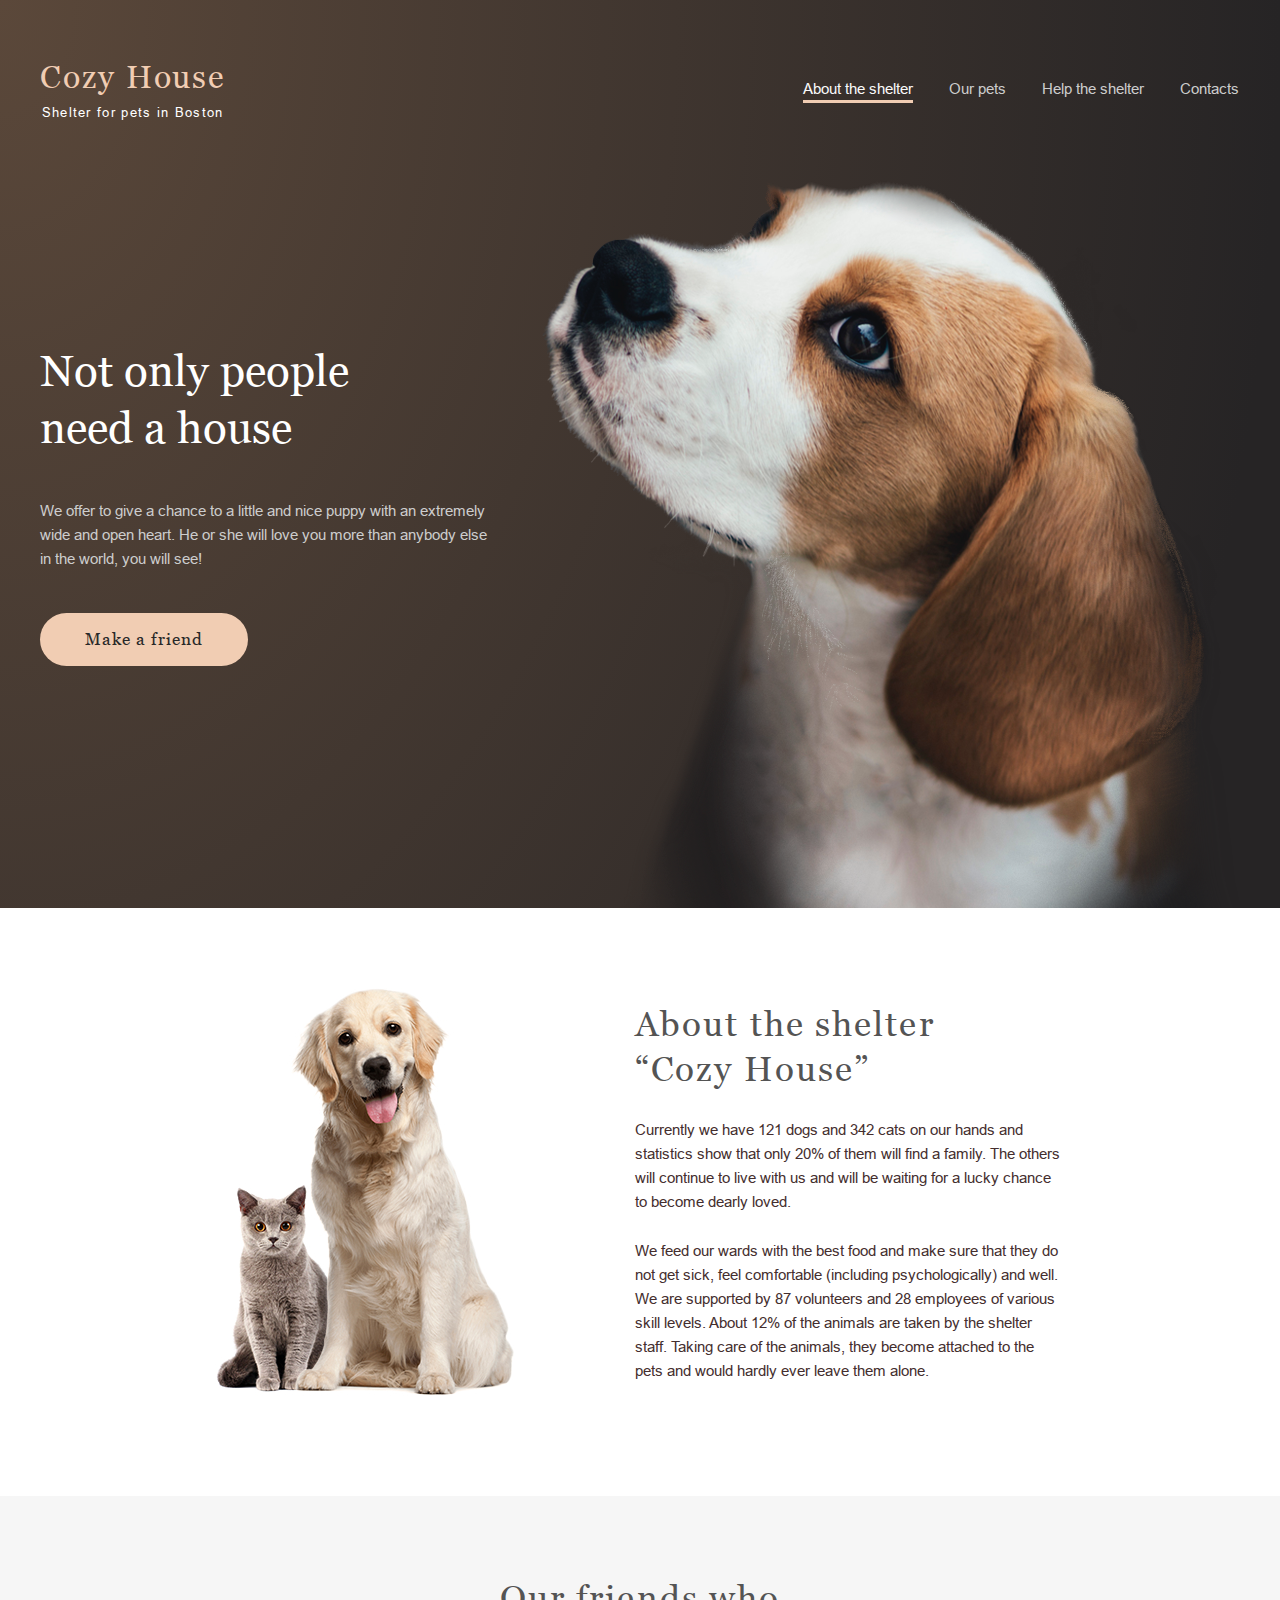
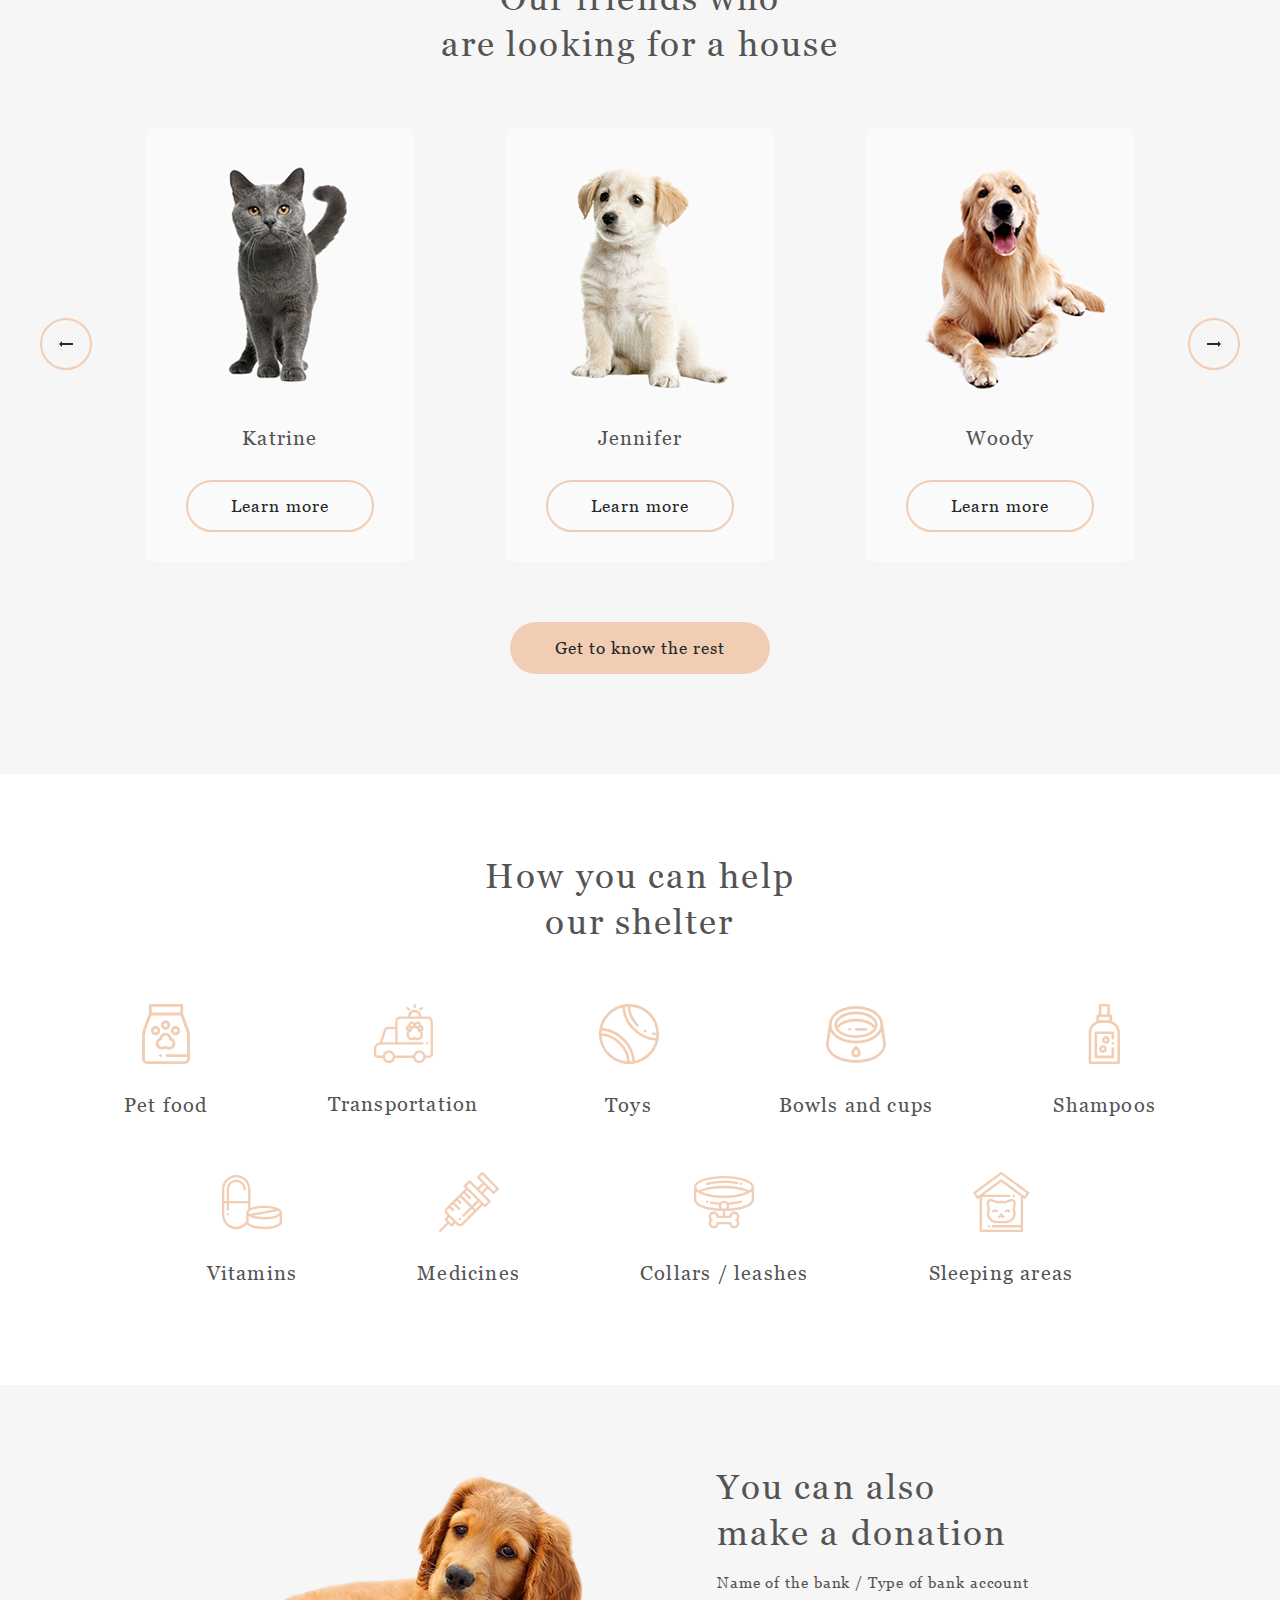
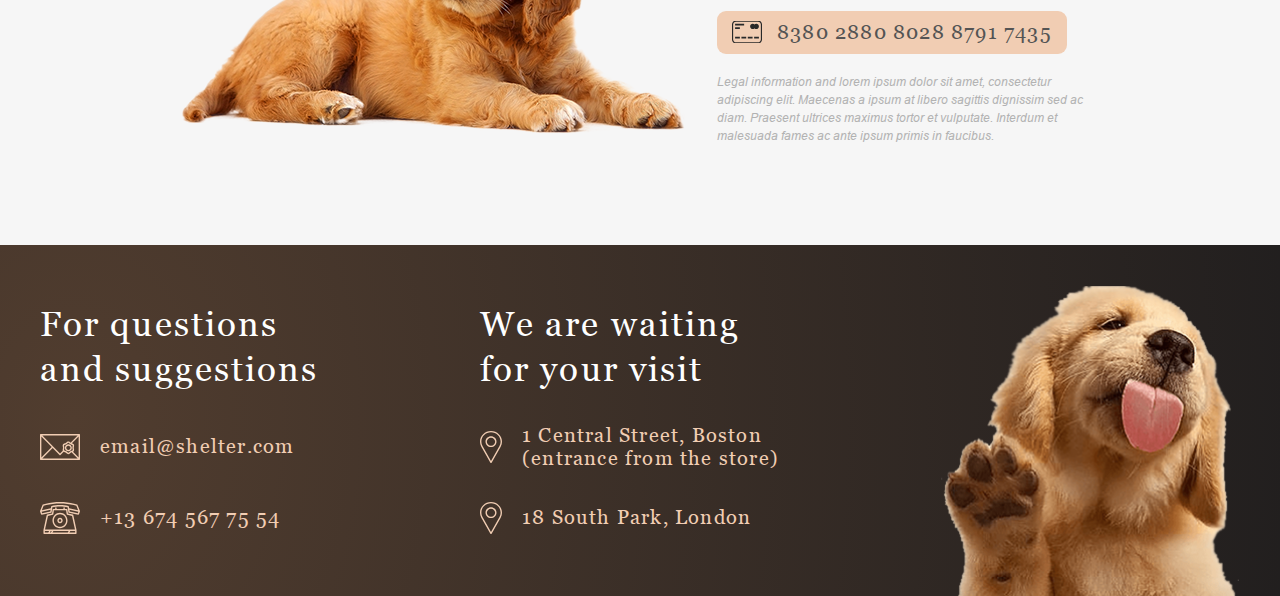
==== shelter/pages/index.html @ ca1dcd99 "fix: change main.html to index.html" ====
<!DOCTYPE html>
<html lang="ru">
<head>
    <meta charset="UTF-8">
    <meta http-equiv="X-UA-Compatible" content="IE=edge">
    <meta name="viewport" content="width=device-width, initial-scale=1.0">
    <title>Shelter - Home</title>
    <link rel="stylesheet" href="../assets/css/normalize.css">
    <link rel="stylesheet" href="../assets/css/style.css">
</head>
<body class="mainpage">
    <div class="top-bg">
        <div class="container">
            <header>
                <div class="logo">
                    <a href="#">
                    <h1 class="logo__title">Cozy House</h1>
                    <p class="logo__subtitle">Shelter for pets in Boston</p>
                    </a>
                </div>
                <nav class="topmenu">
                    <ul>
                        <li class="topmenu__item topmenu__item_active"><a href="">About the shelter</a></li>
                        <li class="topmenu__item"><a href="pets.html">Our pets</a></li>
                        <li class="topmenu__item"><a href="#help">Help the shelter</a></li>
                        <li class="topmenu__item"><a href="#footer">Contacts</a></li>
                    </ul>
                </nav>
            </header>
            <div class="welcome">
                <div class="welcome__text">
                    <h2>Not only people need a house</h2>
                    <p>We offer to give a chance to a little and nice puppy with an extremely wide and open heart. He or she will love you more than anybody else in the world, you will see!</p>
                    <a class="btn" href="#ourfriends">Make a friend</a>
                </div>
                <div class="welcome__img">
                    <img src="../assets/images/welcome.png" alt="">
                </div>
            </div>
        </div>
    </div>
    
 
    <main>
        <div class="container">
            <div class="about">
                <div class="about__img">
                    <img src="../assets/images/about-pets.jpg" alt="">
                </div>
                <div class="about__text">
                    <h3>About the shelter<br>&#8220;Cozy House&#8221;</h3>
                    <p>Currently we have 121 dogs and 342 cats on our hands and statistics show that only 20% of them will find a family. The others will continue to live with us and will be waiting for a lucky chance to become dearly loved.</p>
                    <p>We feed our wards with the best food and make sure that they do not get sick, feel comfortable (including psychologically) and well. We are supported by 87 volunteers and 28 employees of various skill levels. About 12% of the animals are taken by the shelter staff. Taking care of the animals, they become attached to the pets and would hardly ever leave them alone.</p>
                </div>
            </div>
        </div>

        <div class="pets" id="ourfriends">
            <div class="container">
                <h3>Our friends who<br>are looking for a house</h3>
                <div class="pets__list__wrap">
                    <div class="pets__list pets__list_carousel">
                        <div class="pets__list__item">
                            <div class="pets__list__item__img">
                                <img src="../assets/images/pets-katrine.jpg" alt="">
                            </div>
                            <div class="pets__list__item__text">
                                <p>Katrine</p>
                                <a class="btn-empty">Learn more</a>
                            </div>
                        </div>
                        <div class="pets__list__item">
                            <div class="pets__list__item__img">
                                <img src="../assets/images/pets-jennifer.jpg" alt="">
                            </div>
                            <div class="pets__list__item__text">
                                <p>Jennifer</p>
                                <a class="btn-empty">Learn more</a>
                            </div>
                        </div>
                        <div class="pets__list__item">
                            <div class="pets__list__item__img">
                                <img src="../assets/images/pets-woody.jpg" alt="">
                            </div>
                            <div class="pets__list__item__text">
                                <p>Woody</p>
                                <a class="btn-empty">Learn more</a>
                            </div>
                        </div>
                    </div>
                    <div class="pets__list__nav">
                        <a class="pets__list__arrow pets__list__arrow_left"></a>
                        <a class="pets__list__arrow "></a>
                    </div>
                </div>
                <a class="btn" href="pets.html">Get to know the rest</a>
            </div>
        </div>
        <div class="container">
            <div id="help" class="canhelp">
                <h3>How you can help<br>our shelter</h3>
                <div class="canhelp__list">
                    <div class="canhelp__list__item">
                        <img src="../assets/icons/icon-pet-food.svg" alt="">
                        <p>Pet food</p>
                    </div>
                    <div class="canhelp__list__item">
                        <img src="../assets/icons/icon-transportation.svg" alt="">
                        Transportation
                    </div>
                    <div class="canhelp__list__item">
                        <img src="../assets/icons/icon-toys.svg" alt="">
                        Toys
                    </div>
                    <div class="canhelp__list__item">
                        <img src="../assets/icons/icon-bowls-and-cups.svg" alt="">
                        Bowls and cups
                    </div>
                    <div class="canhelp__list__item">
                        <img src="../assets/icons/icon-shampoos.svg" alt="">
                        Shampoos
                    </div>
                    <div class="canhelp__list__item">
                        <img src="../assets/icons/icon-vitamins.svg" alt="">
                        Vitamins
                    </div>
                    <div class="canhelp__list__item">
                        <img src="../assets/icons/icon-medicines.svg" alt="">
                        Medicines
                    </div>
                    <div class="canhelp__list__item">
                        <img src="../assets/icons/icon-collars-leashes.svg" alt="">
                        Collars / leashes
                    </div>
                    <div class="canhelp__list__item">
                        <img src="../assets/icons/icon-sleeping-area.svg" alt="">
                        Sleeping areas
                    </div>
                </div>
            </div>
        </div>

        <div class="donation">
            <div class="container">
                <div class="donation__inner">
                    <div class="donation__inner__img">
                        <img src="../assets/images/donation-dog.png" alt="">
                    </div>
                    <div class="donation__inner__text">
                        <h3>You can also<br>make a donation</h3>
                        <h5>Name of the bank / Type of bank account</h5>
                        <a class="btn-pay" href=""><span>8380 2880 8028 8791 7435</span></a>
                        <p>Legal information and lorem ipsum dolor sit amet, consectetur adipiscing elit. Maecenas a ipsum at libero sagittis dignissim sed ac diam. Praesent ultrices maximus tortor et vulputate. Interdum et malesuada fames ac ante ipsum primis in faucibus.</p>
                    </div>
                </div>
            </div>
        </div>

    </main>

    <footer id="footer">
    <div class="container">
        <div class="footer-col">
            <h3>For questions and suggestions</h3>
            <p class="footer-col__item footer-col__item_mail"><a href="mailto:email@shelter.com">email@shelter.com</a></p>
            <p class="footer-col__item footer-col__item_tel"><a href="tel:+136745677554">+13 674 567 75 54</a></p>
        </div>
        <div class="footer-col">
            <h3>We are waiting for your visit</h3>
            <p class="footer-col__item footer-col__item_map"><a target="_blank" href="https://www.google.ru/maps/place/1+Central+St,+Boston,+MA+02109,+США/@42.3585558,-71.056915,17z/data=!3m1!4b1!4m5!3m4!1s0x89e370868bc2ce7b:0x82fa7db94f5fea9e!8m2!3d42.3585519!4d-71.0547263?hl=ru">
                1 Central Street, Boston (entrance from the store)</a></p>
            <p class="footer-col__item footer-col__item_map"><a target="_blank" href="https://www.google.ru/maps/search/18+South+Park,+London/@51.4801825,-0.1778153,12z?hl=ru">
                18 South Park, London</a></p>
        </div>
        <div class="footer-col footer-col_img">
            <img src="../assets/images/footer-puppy.png" alt="">
        </div>
    </div>
   </footer> 

</body>
</html>
---- shelter/assets/css/style.css ----
@font-face {
  font-family: 'Arial';
  src: url("../fonts/Arial-ItalicMT.eot");
  src: local("../fonts/Arial Italic"), local("../fonts/Arial-ItalicMT"), url("../fonts/Arial-ItalicMT.eot?#iefix") format("embedded-opentype"), url("../fonts/Arial-ItalicMT.woff") format("woff"), url("../fonts/Arial-ItalicMT.ttf") format("truetype");
  font-weight: normal;
  font-style: italic;
}

@font-face {
  font-family: 'Arial';
  src: url("../fonts/Arial-BoldItalicMT.eot");
  src: local("../fonts/Arial Bold Italic"), local("../fonts/Arial-BoldItalicMT"), url("../fonts/Arial-BoldItalicMT.eot?#iefix") format("embedded-opentype"), url("../fonts/Arial-BoldItalicMT.woff") format("woff"), url("../fonts/Arial-BoldItalicMT.ttf") format("truetype");
  font-weight: bold;
  font-style: italic;
}

@font-face {
  font-family: 'Arial';
  src: url("../fonts/ArialMT.eot");
  src: local("../fonts/Arial"), local("../fonts/ArialMT"), url("../fonts/ArialMT.eot?#iefix") format("embedded-opentype"), url("../fonts/ArialMT.woff") format("woff"), url("../fonts/ArialMT.ttf") format("truetype");
  font-weight: normal;
  font-style: normal;
}

@font-face {
  font-family: 'Arial';
  src: url("../fonts/Arial-BoldMT.eot");
  src: local("../fonts/Arial Bold"), local("../fonts/Arial-BoldMT"), url("../fonts/Arial-BoldMT.eot?#iefix") format("embedded-opentype"), url("../fonts/Arial-BoldMT.woff") format("woff"), url("../fonts/Arial-BoldMT.ttf") format("truetype");
  font-weight: bold;
  font-style: normal;
}

@font-face {
  font-family: 'Arial';
  src: url("../fonts/Arial-Black.eot");
  src: local("../fonts/Arial Black"), local("../fonts/Arial-Black"), url("../fonts/Arial-Black.eot?#iefix") format("embedded-opentype"), url("../fonts/Arial-Black.woff") format("woff"), url("../fonts/Arial-Black.ttf") format("truetype");
  font-weight: 900;
  font-style: normal;
}

@font-face {
  font-family: 'Georgia';
  src: url("../fonts/Georgia-BoldItalic.eot");
  src: local("../fonts/Georgia Bold Italic"), local("../fonts/Georgia-BoldItalic"), url("../fonts/Georgia-BoldItalic.eot?#iefix") format("embedded-opentype"), url("../fonts/Georgia-BoldItalic.woff") format("woff"), url("../fonts/Georgia-BoldItalic.ttf") format("truetype");
  font-weight: bold;
  font-style: italic;
}

@font-face {
  font-family: 'Georgia';
  src: url("../fonts/Georgia-Italic.eot");
  src: local("../fonts/Georgia Italic"), local("../fonts/Georgia-Italic"), url("../fonts/Georgia-Italic.eot?#iefix") format("embedded-opentype"), url("../fonts/Georgia-Italic.woff") format("woff"), url("../fonts/Georgia-Italic.ttf") format("truetype");
  font-weight: normal;
  font-style: italic;
}

@font-face {
  font-family: 'Georgia';
  src: url("../fonts/Georgia-Bold.eot");
  src: local("../fonts/Georgia Bold"), local("../fonts/Georgia-Bold"), url("../fonts/Georgia-Bold.eot?#iefix") format("embedded-opentype"), url("../fonts/Georgia-Bold.woff") format("woff"), url("../fonts/Georgia-Bold.ttf") format("truetype");
  font-weight: bold;
  font-style: normal;
}

@font-face {
  font-family: 'Georgia';
  src: url("../fonts/Georgia.eot");
  src: local("../fonts/Georgia"), url("../fonts/Georgia.eot?#iefix") format("embedded-opentype"), url("../fonts/Georgia.woff") format("woff"), url("../fonts/Georgia.ttf") format("truetype");
  font-weight: normal;
  font-style: normal;
}

p, h1, h2, h3, h4, h5, h6 {
  margin: 0;
}

body {
  font-family: "Arial", sans-serif;
  font-size: 15px;
  line-height: 1.6;
}

.container {
  max-width: 1200px;
  margin: 0 auto;
}

a {
  color: #F1CDB3;
  text-decoration: none;
}

h1, h2, h3, h4, h5 {
  font-family: "Georgia", sans-serif;
  font-weight: normal;
}

h2 {
  font-size: 44px;
  line-height: 130%;
}

h3 {
  font-size: 35px;
  line-height: 130%;
  letter-spacing: 0.06em;
  color: #545454;
}

h5 {
  font-size: 15px;
  line-height: 110%;
  letter-spacing: 0.06em;
  color: #545454;
}

.btn {
  color: #292929;
  background: #F1CDB3;
  border-radius: 100px;
  font-family: "Georgia", sans-serif;
  font-size: 17px;
  line-height: 22.1px;
  padding: 15px 45px;
  display: inline-block;
  letter-spacing: 0.06em;
  cursor: pointer;
}

.btn:hover {
  background: #FDDCC4;
}

.btn-empty {
  border: 2px solid #F1CDB3;
  -webkit-box-sizing: border-box;
          box-sizing: border-box;
  border-radius: 100px;
  color: #292929;
  background: transparent;
  border-radius: 100px;
  font-family: "Georgia", sans-serif;
  font-size: 17px;
  line-height: 22.1px;
  padding: 13px 43px;
  display: inline-block;
  letter-spacing: 0.06em;
  cursor: pointer;
}

.btn-empty:hover {
  border-color: #FDDCC4;
  background: #FDDCC4;
}

.btn-pay {
  color: #545454;
  font-family: "Georgia", sans-serif;
  font-size: 20px;
  line-height: 115%;
  padding: 10px 15px;
  display: inline-block;
  letter-spacing: 0.06em;
  background: #F1CDB3;
  border-radius: 9px;
  display: inline-block;
}

.btn-pay span {
  padding-left: 45px;
  background: url(../icons/icon-credit-card.svg) 0 50% no-repeat;
}

.btn-pay:hover {
  background: #FDDCC4;
}

.top-bg {
  background: url(../images/noise_transparent@2X.png), radial-gradient(100% 215.42% at 0% 0%, #5B483A 0%, #262425 100%) #211F20;
  color: #FFFFFF;
  margin-bottom: 80px;
}

.header-place {
  height: 120px;
}

header {
  display: -webkit-box;
  display: -ms-flexbox;
  display: flex;
  padding: 30px 0;
  -webkit-box-pack: justify;
      -ms-flex-pack: justify;
          justify-content: space-between;
  -webkit-box-align: center;
      -ms-flex-align: center;
          align-items: center;
}

.fixed-header {
  position: fixed;
  left: 0;
  top: 0;
  width: 100%;
  background: #FFFFFF;
}

.mainpage header {
  padding: 60px 0;
}

.logo__title {
  font-weight: 400;
  color: #545454;
  font-size: 32px;
  line-height: 35px;
  letter-spacing: 0.06em;
  margin-bottom: 10px;
}

body.mainpage .logo__title {
  color: #F1CDB3;
}

.logo__subtitle {
  font-size: 13px;
  line-height: 15px;
  letter-spacing: 0.1em;
  text-align: center;
  color: #292929;
}

body.mainpage .logo__subtitle {
  color: #FFFFFF;
}

.topmenu ul {
  display: -webkit-box;
  display: -ms-flexbox;
  display: flex;
  margin: 0;
  padding-right: 1px;
  margin-bottom: 2px;
}

.topmenu__item {
  list-style: none;
  margin-left: 36px;
}

.topmenu__item a {
  color: #545454;
  position: relative;
  display: block;
}

.topmenu__item a:hover {
  color: #292929;
}

.topmenu__item.topmenu__item_active a {
  color: #545454;
}

.topmenu__item.topmenu__item_active a:before {
  content: '';
  position: absolute;
  bottom: -2px;
  left: 0;
  width: 100%;
  height: 3px;
  background: #F1CDB3;
}

body.mainpage .topmenu__item a {
  color: #CDCDCD;
}

body.mainpage .topmenu__item a:hover {
  color: #FAFAFA;
}

body.mainpage .topmenu__item_active a {
  color: #FAFAFA;
}

.welcome {
  display: -webkit-box;
  display: -ms-flexbox;
  display: flex;
  -webkit-box-pack: justify;
      -ms-flex-pack: justify;
          justify-content: space-between;
}

.welcome .welcome__text {
  max-width: 460px;
  padding-top: 163px;
}

.welcome .welcome__text h2 {
  max-width: 310px;
  margin-bottom: 42px;
}

.welcome .welcome__text p {
  color: #CDCDCD;
  margin-bottom: 42px;
}

.welcome .welcome__img img {
  display: block;
}

.about {
  max-width: 850px;
  margin: 0 auto 100px auto;
  display: -webkit-box;
  display: -ms-flexbox;
  display: flex;
  -webkit-box-pack: justify;
      -ms-flex-pack: justify;
          justify-content: space-between;
  -webkit-box-align: center;
      -ms-flex-align: center;
          align-items: center;
}

.about .about__img img {
  display: block;
}

.about .about__text {
  max-width: 430px;
  color: #442e2e;
}

.about .about__text h3 {
  margin-bottom: 25px;
}

.about .about__text p:not(:last-child) {
  margin-bottom: 25px;
}

.pets {
  padding: 80px 0 100px 0;
  text-align: center;
  background: #F6F6F6;
}

.pets h3 {
  margin-bottom: 60px;
}

.pets .pets__list__wrap {
  position: relative;
}

.pets .pets__list {
  margin: 0 -20px 30px;
  display: -webkit-box;
  display: -ms-flexbox;
  display: flex;
  -ms-flex-wrap: wrap;
      flex-wrap: wrap;
}

.pets .pets__list .pets__list__item {
  width: 270px;
  margin: 0 20px 30px;
  background: #FAFAFA;
  border-radius: 9px;
}

.pets .pets__list .pets__list__item:hover {
  cursor: pointer;
  background: #FFFFFF;
}

.pets .pets__list .pets__list__item:hover .btn-empty {
  border-color: #FDDCC4;
  background: #FDDCC4;
}

.pets .pets__list.pets__list_carousel {
  -webkit-box-pack: center;
      -ms-flex-pack: center;
          justify-content: center;
  margin-bottom: 60px;
}

.pets .pets__list.pets__list_carousel .pets__list__item {
  margin: 0 45px;
}

.pets .pets__list .pets__list__item__img img {
  display: block;
  border-radius: 9px 9px 0 0;
}

.pets .pets__list .pets__list__item__text {
  padding: 30px;
}

.pets .pets__list .pets__list__item__text p {
  font-family: "Georgia", sans-serif;
  font-size: 20px;
  line-height: 23px;
  margin-bottom: 30px;
  color: #545454;
  letter-spacing: 0.06em;
}

.pets .pets__list__arrow {
  cursor: pointer;
  position: absolute;
  top: calc(50% - 54px/2);
  right: 0;
  border: 2px solid #F1CDB3;
  -webkit-box-sizing: border-box;
          box-sizing: border-box;
  border-radius: 100px;
  width: 52px;
  height: 52px;
  background: url("data:image/svg+xml,%3Csvg width='14' height='6' viewBox='0 0 14 6' fill='none' xmlns='http://www.w3.org/2000/svg'%3E%3Cpath d='M0 4V2L11 2V0L14 3L11 6V4L0 4Z' fill='%23292929'/%3E%3C/svg%3E%0A") 50% 50% no-repeat;
}

.pets .pets__list__arrow.pets__list__arrow_left {
  transform: rotate(180deg);
  -webkit-transform: rotate(180deg);
  -moz-transform: rotate(180deg);
  -ms-transform: rotate(180deg);
  -o-transform: rotate(180deg);
  left: 0;
}

.pets .pets__list__arrow:hover {
  background-color: #F1CDB3;
}

.pets .pets__pagination {
  display: -webkit-box;
  display: -ms-flexbox;
  display: flex;
  -webkit-box-pack: center;
      -ms-flex-pack: center;
          justify-content: center;
}

.pets .pets__pagination a {
  margin: 0 10px;
  border: 2px solid #F1CDB3;
  -webkit-box-sizing: border-box;
          box-sizing: border-box;
  border-radius: 100px;
  width: 52px;
  height: 52px;
  line-height: 46px;
  font-size: 20px;
  font-family: "Georgia", sans-serif;
  color: #292929;
}

.pets .pets__pagination a:not(.pets__pagination_disabled):hover {
  background: #F1CDB3;
  cursor: pointer;
}

.pets .pets__pagination .pets__pagination_active {
  background: #F1CDB3;
  cursor: default !important;
}

.pets .pets__pagination a.pets__pagination_disabled {
  border-color: #CDCDCD;
  color: #CDCDCD;
  cursor: default !important;
}

.canhelp {
  padding: 80px 0 45px;
  text-align: center;
}

.canhelp h3 {
  margin-bottom: 59px;
}

.canhelp .canhelp__list {
  display: -webkit-box;
  display: -ms-flexbox;
  display: flex;
  -ms-flex-wrap: wrap;
      flex-wrap: wrap;
  -webkit-box-pack: center;
      -ms-flex-pack: center;
          justify-content: center;
}

.canhelp .canhelp__list__item {
  margin: 0 60px 55px;
  white-space: nowrap;
  color: #545454;
  font-size: 20px;
  line-height: 115%;
  font-family: "Georgia", sans-serif;
  letter-spacing: 0.06em;
}

.canhelp .canhelp__list__item img {
  display: block;
  width: 60px;
  margin: 0 auto 30px;
}

.donation {
  padding: 80px 0 100px 0;
  background: #F6F6F6;
}

.donation .donation__inner {
  display: -webkit-box;
  display: -ms-flexbox;
  display: flex;
  max-width: 916px;
  margin: 0 auto;
  -webkit-box-align: center;
      -ms-flex-align: center;
          align-items: center;
}

.donation .donation__inner__img img {
  display: block;
}

.donation .donation__inner__text {
  margin-left: 30px;
  color: #B2B2B2;
  font-size: 12px;
  line-height: 18px;
}

.donation .donation__inner__text > *:not(:last-child) {
  margin-bottom: 19px;
}

.donation .donation__inner__text p {
  font-style: italic;
}

footer {
  background: url(../images/noise_transparent@2X.png), radial-gradient(110.67% 538.64% at 5.73% 50%, #513D2F 0%, #1A1A1C 100%), #211F20;
  padding-top: 41px;
  font-family: "Georgia", sans-serif;
  font-size: 20px;
  line-height: 115%;
  letter-spacing: 0.06em;
  color: #F1CDB3;
}

footer h3 {
  color: #FFFFFF;
  margin-bottom: 31px;
}

footer .container {
  display: -webkit-box;
  display: -ms-flexbox;
  display: flex;
  -webkit-box-pack: justify;
      -ms-flex-pack: justify;
          justify-content: space-between;
}

footer .footer-col__item:not(:last-child) {
  margin-bottom: 25px;
}

footer .footer-col:first-child {
  max-width: 280px;
}

footer .footer-col:nth-child(2) {
  max-width: 300px;
}

footer .footer-col:not(.footer-col_img) {
  padding-top: 16px;
}

footer .footer-col_img img {
  display: block;
}

footer .footer-col__item_mail {
  display: inline-block;
}

footer .footer-col__item a {
  min-height: 46px;
  display: -webkit-box;
  display: -ms-flexbox;
  display: flex;
  -webkit-box-align: center;
      -ms-flex-align: center;
          align-items: center;
}

footer .footer-col__item_mail a {
  padding-left: 60px;
  background: url(../icons/icon-email.svg) 0 50% no-repeat;
}

footer .footer-col__item_tel a {
  padding-left: 60px;
  background: url(../icons/icon-phone.svg) 0 50% no-repeat;
}

footer .footer-col__item_map a {
  padding-left: 42px;
  background: url(../icons/icon-marker.svg) 0 50% no-repeat;
}
/*# sourceMappingURL=style.css.map */
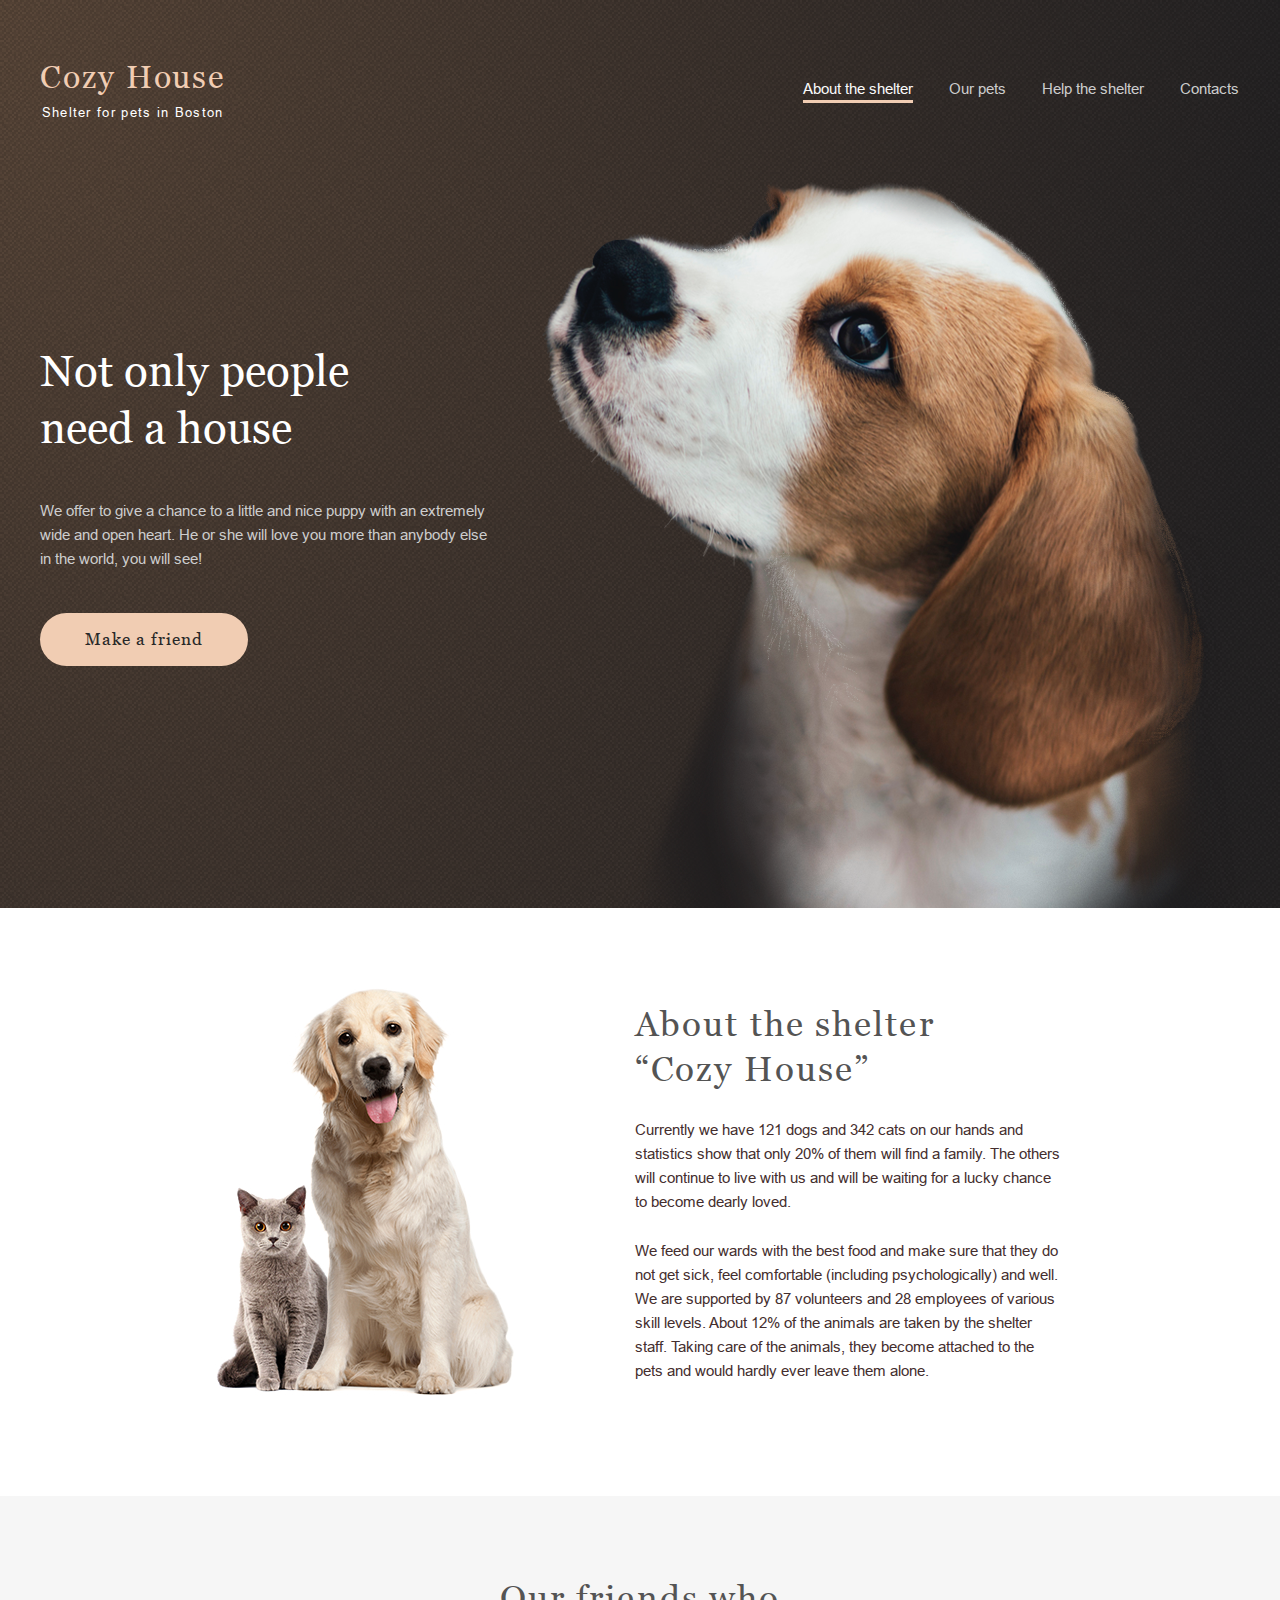
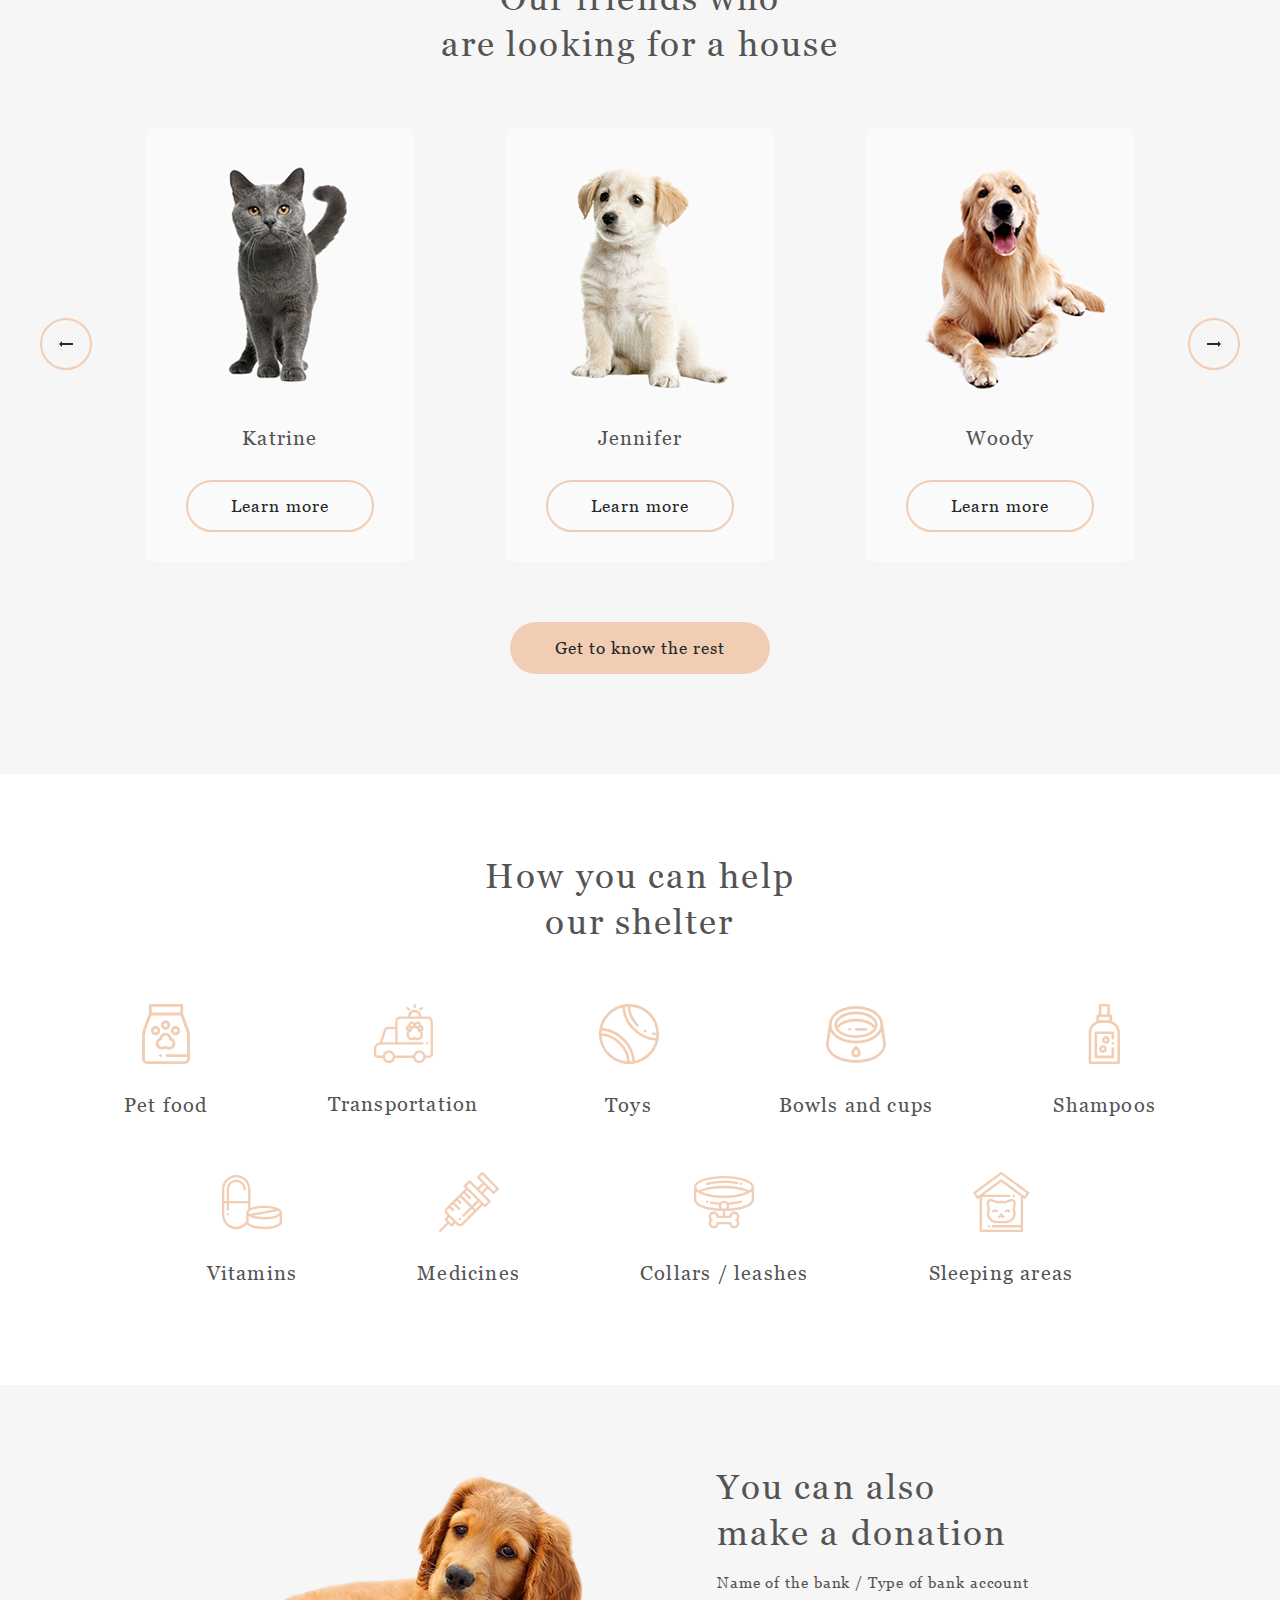
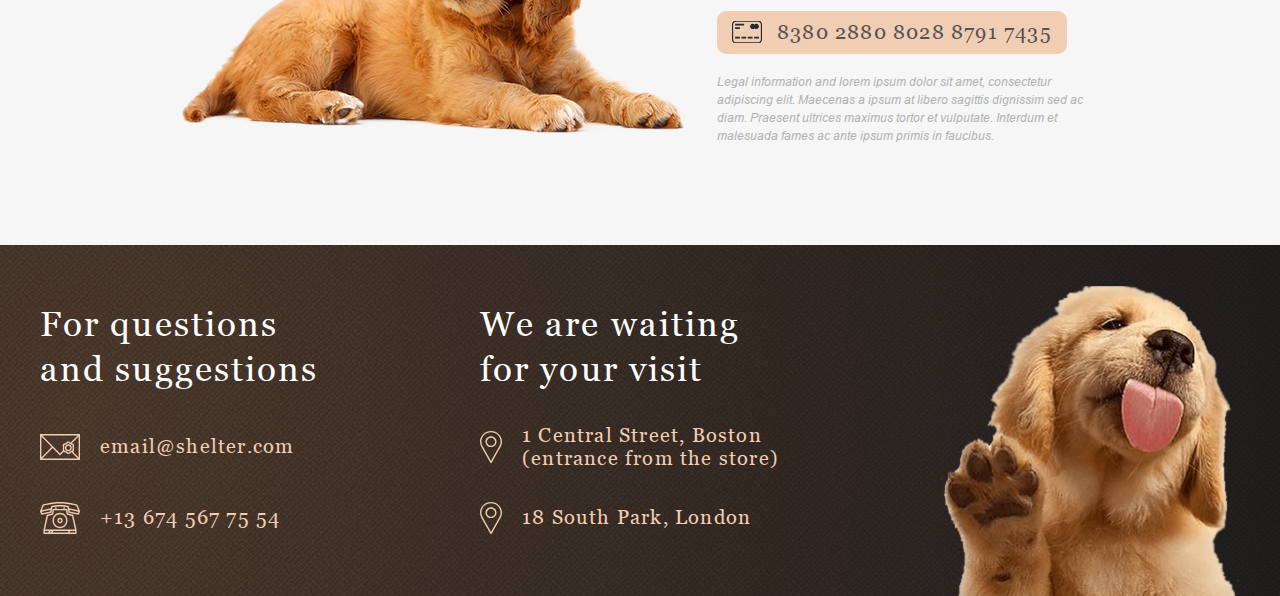
==== commit f7680e4e: "fix: html lang attribute, pets page title" ====
--- a/shelter/pages/index.html
+++ b/shelter/pages/index.html
@@ -1,5 +1,5 @@
 <!DOCTYPE html>
-<html lang="ru">
+<html lang="en">
 <head>
     <meta charset="UTF-8">
     <meta http-equiv="X-UA-Compatible" content="IE=edge">
--- a/shelter/assets/css/style.css
+++ b/shelter/assets/css/style.css
@@ -176,7 +176,7 @@
 }
 
 .top-bg {
-  background: url(../images/noise_transparent@2X.png), radial-gradient(100% 215.42% at 0% 0%, #5B483A 0%, #262425 100%) #211F20;
+  background: url(../images/noise_transparent@2x.png), radial-gradient(100% 215.42% at 0% 0%, #5B483A 0%, #262425 100%) #211F20;
   color: #FFFFFF;
   margin-bottom: 80px;
 }
@@ -551,7 +551,7 @@
 }
 
 footer {
-  background: url(../images/noise_transparent@2X.png), radial-gradient(110.67% 538.64% at 5.73% 50%, #513D2F 0%, #1A1A1C 100%), #211F20;
+  background: url(../images/noise_transparent@2x.png), radial-gradient(110.67% 538.64% at 5.73% 50%, #513D2F 0%, #1A1A1C 100%), #211F20;
   padding-top: 41px;
   font-family: "Georgia", sans-serif;
   font-size: 20px;
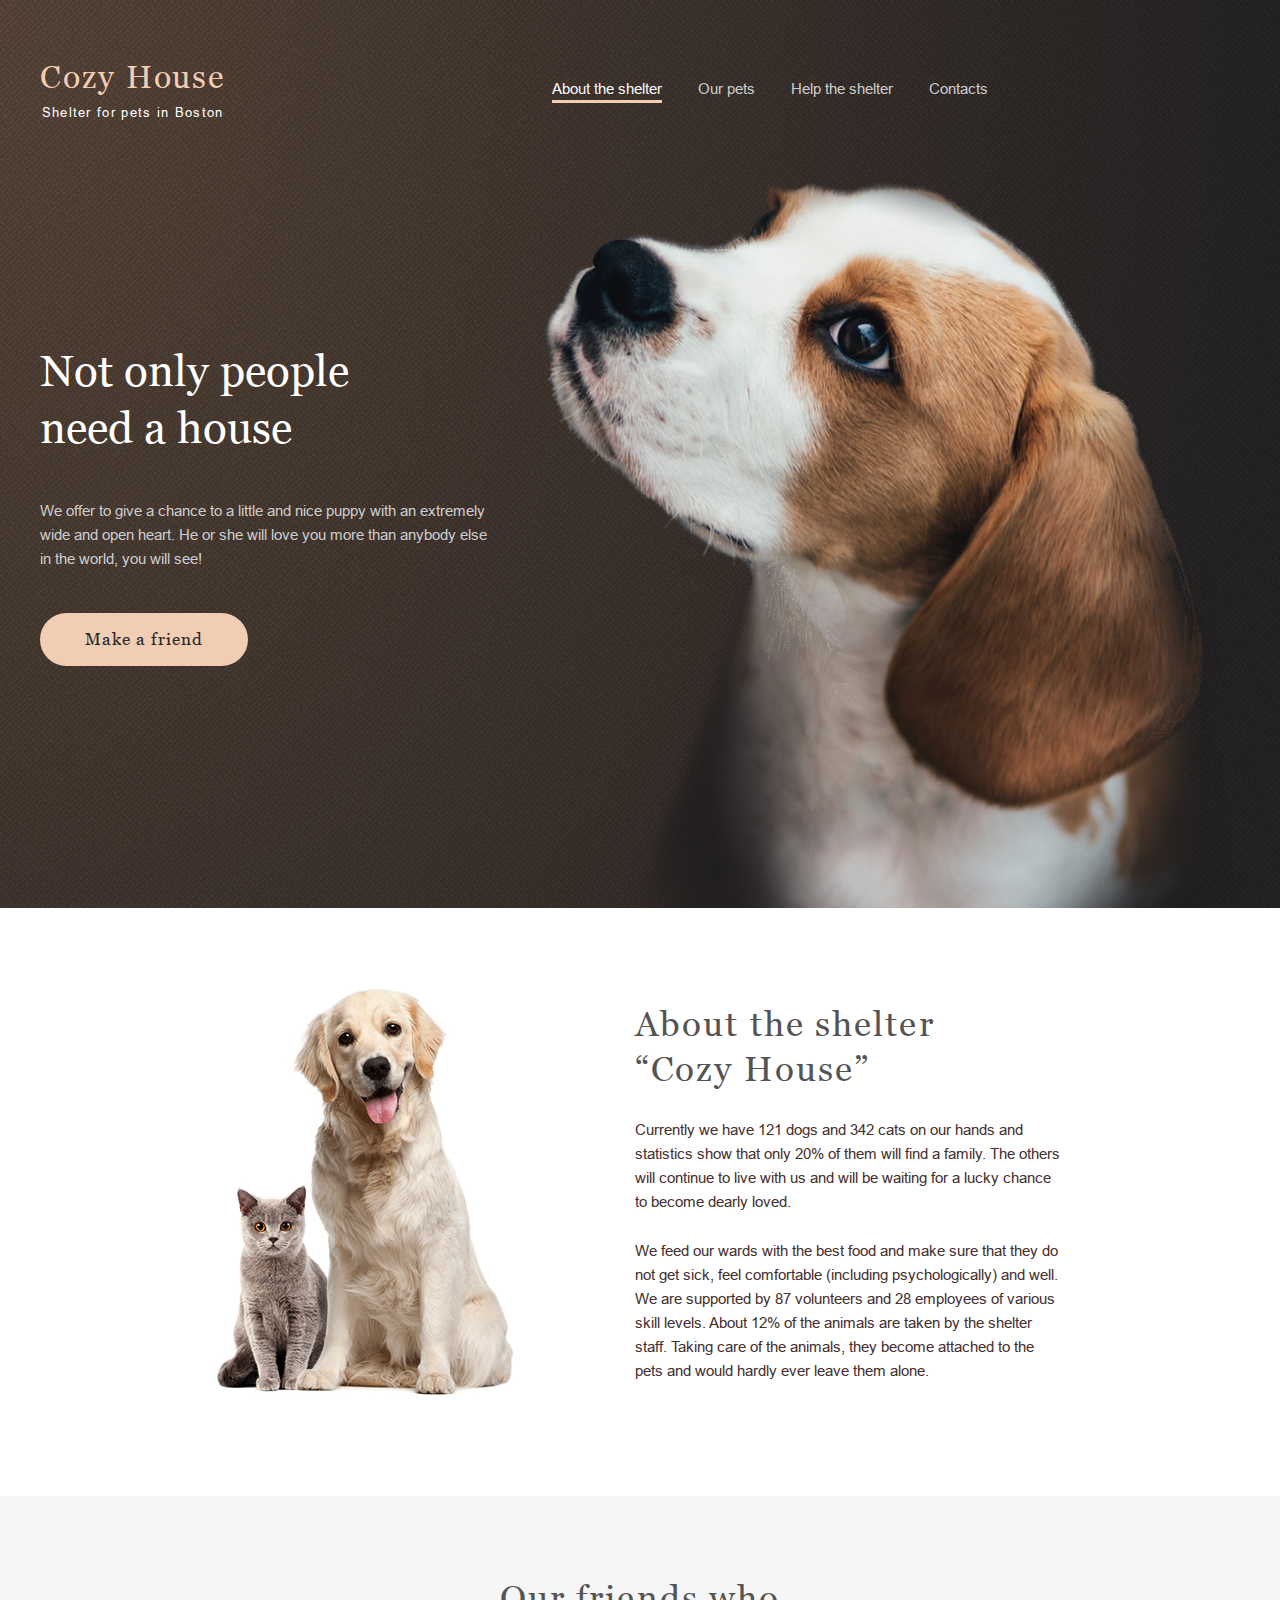
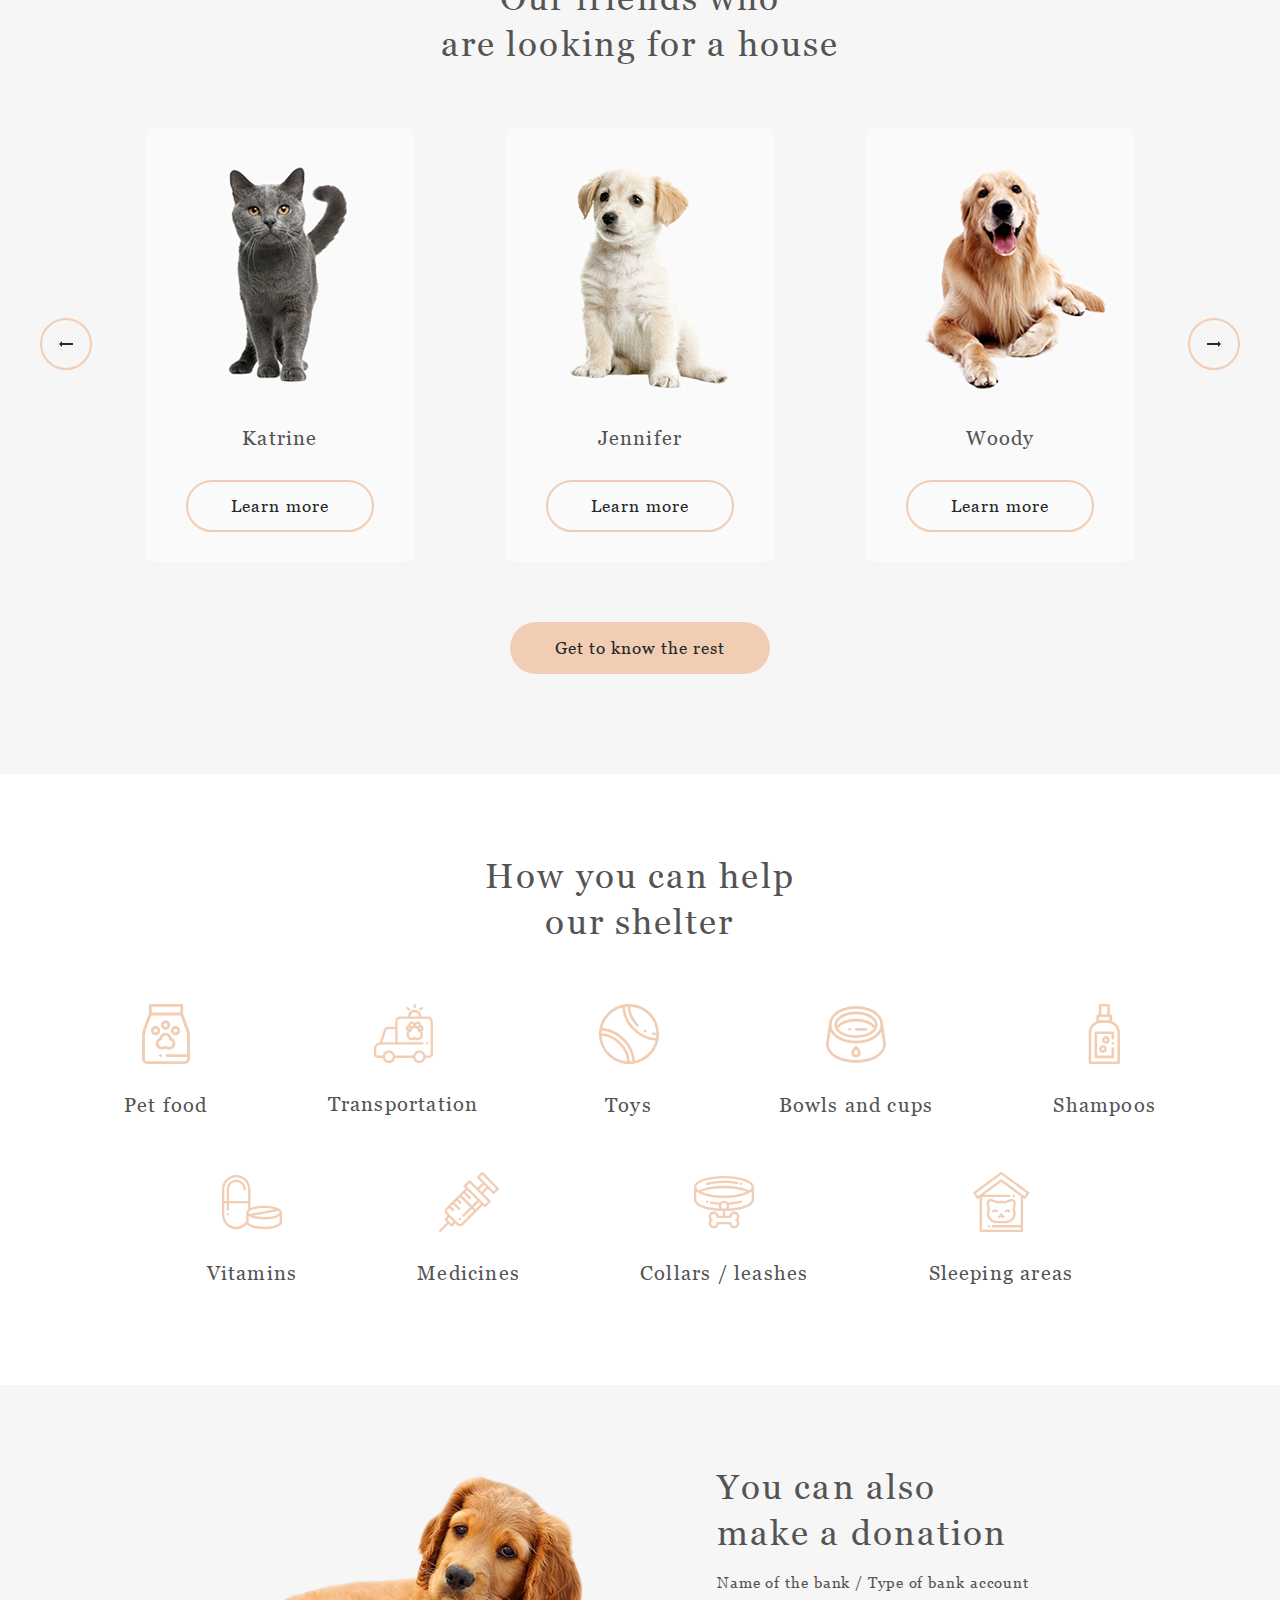
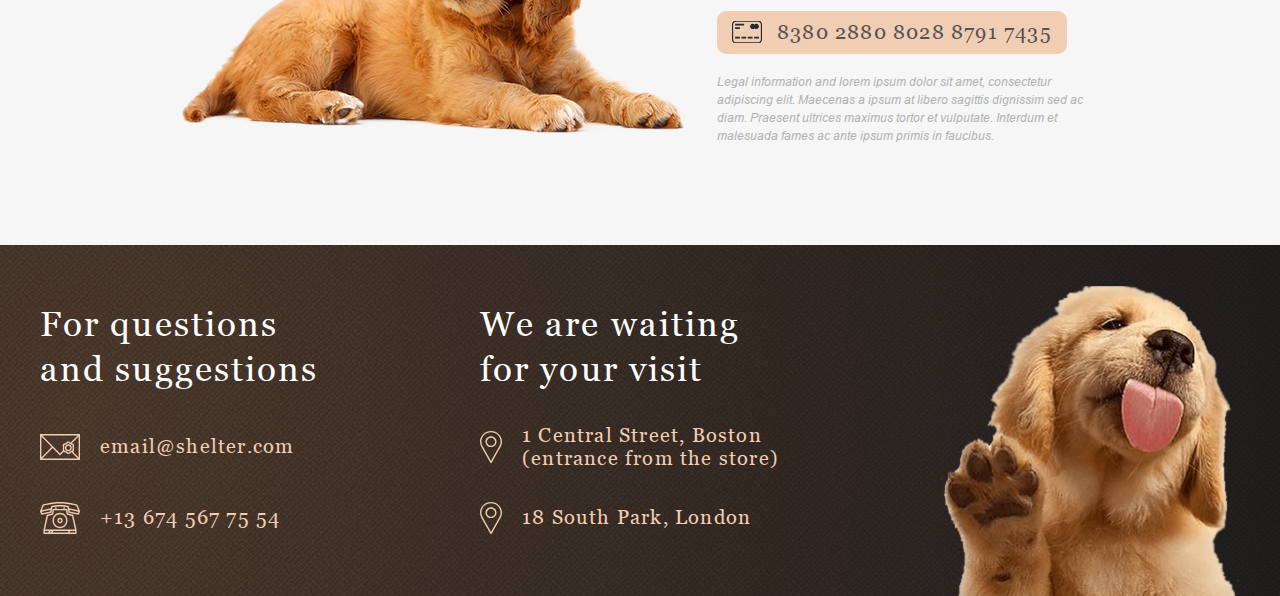
==== commit deb8764d: "feat: add burger link" ====
--- a/shelter/pages/index.html
+++ b/shelter/pages/index.html
@@ -26,10 +26,11 @@
                         <li class="topmenu__item"><a href="#footer">Contacts</a></li>
                     </ul>
                 </nav>
+                <a id="burger"></a>
             </header>
             <div class="welcome">
                 <div class="welcome__text">
-                    <h2>Not only people need a house</h2>
+                    <h2>Not only people<br>need a house</h2>
                     <p>We offer to give a chance to a little and nice puppy with an extremely wide and open heart. He or she will love you more than anybody else in the world, you will see!</p>
                     <a class="btn" href="#ourfriends">Make a friend</a>
                 </div>
@@ -149,7 +150,7 @@
                     <div class="donation__inner__text">
                         <h3>You can also<br>make a donation</h3>
                         <h5>Name of the bank / Type of bank account</h5>
-                        <a class="btn-pay" href=""><span>8380 2880 8028 8791 7435</span></a>
+                        <a class="btn-pay" href="javascript:void(0);"><span>8380 2880 8028 8791 7435</span></a>
                         <p>Legal information and lorem ipsum dolor sit amet, consectetur adipiscing elit. Maecenas a ipsum at libero sagittis dignissim sed ac diam. Praesent ultrices maximus tortor et vulputate. Interdum et malesuada fames ac ante ipsum primis in faucibus.</p>
                     </div>
                 </div>
@@ -166,7 +167,7 @@
             <p class="footer-col__item footer-col__item_tel"><a href="tel:+136745677554">+13 674 567 75 54</a></p>
         </div>
         <div class="footer-col">
-            <h3>We are waiting for your visit</h3>
+            <h3>We are waiting for your&nbsp;visit</h3>
             <p class="footer-col__item footer-col__item_map"><a target="_blank" href="https://www.google.ru/maps/place/1+Central+St,+Boston,+MA+02109,+США/@42.3585558,-71.056915,17z/data=!3m1!4b1!4m5!3m4!1s0x89e370868bc2ce7b:0x82fa7db94f5fea9e!8m2!3d42.3585519!4d-71.0547263?hl=ru">
                 1 Central Street, Boston (entrance from the store)</a></p>
             <p class="footer-col__item footer-col__item_map"><a target="_blank" href="https://www.google.ru/maps/search/18+South+Park,+London/@51.4801825,-0.1778153,12z?hl=ru">
--- a/shelter/assets/css/style.css
+++ b/shelter/assets/css/style.css
@@ -437,7 +437,8 @@
 }
 
 .pets .pets__list__arrow:hover {
-  background-color: #F1CDB3;
+  border-color: #FDDCC4;
+  background-color: #FDDCC4;
 }
 
 .pets .pets__pagination {
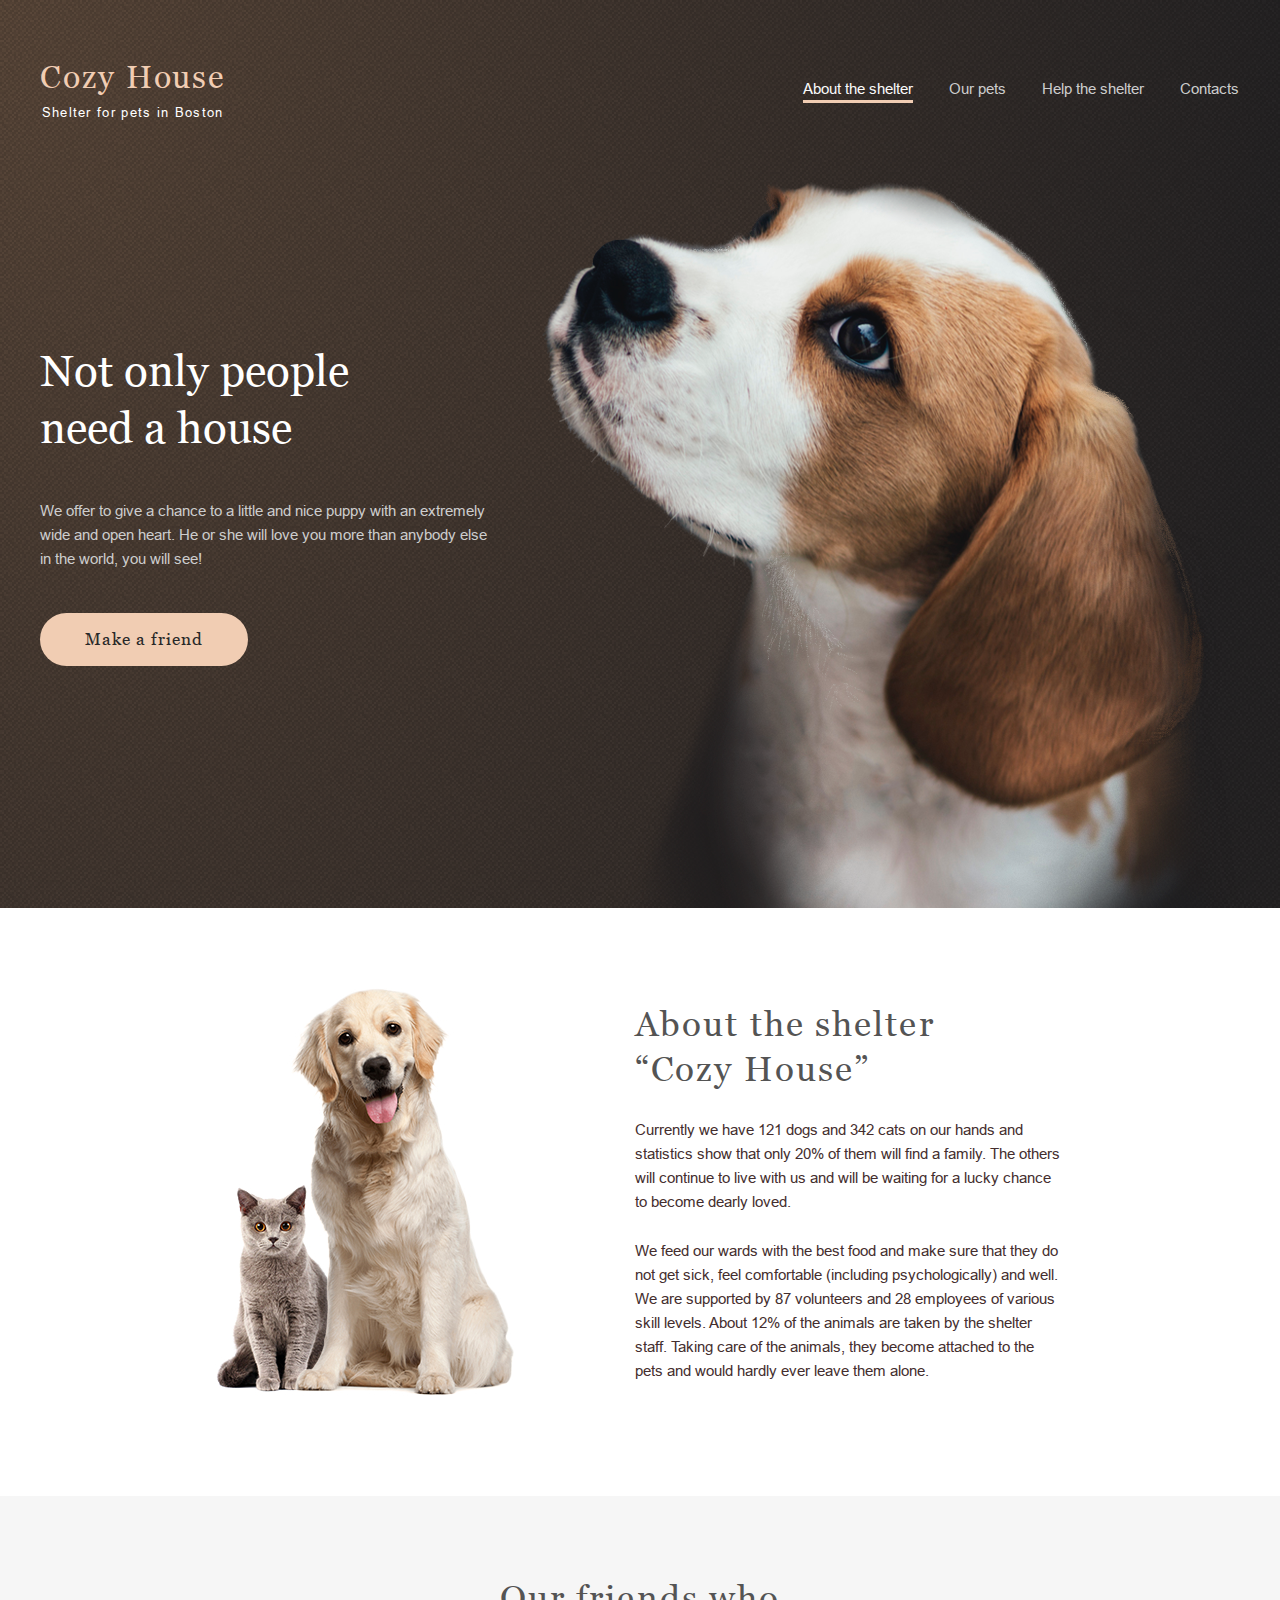
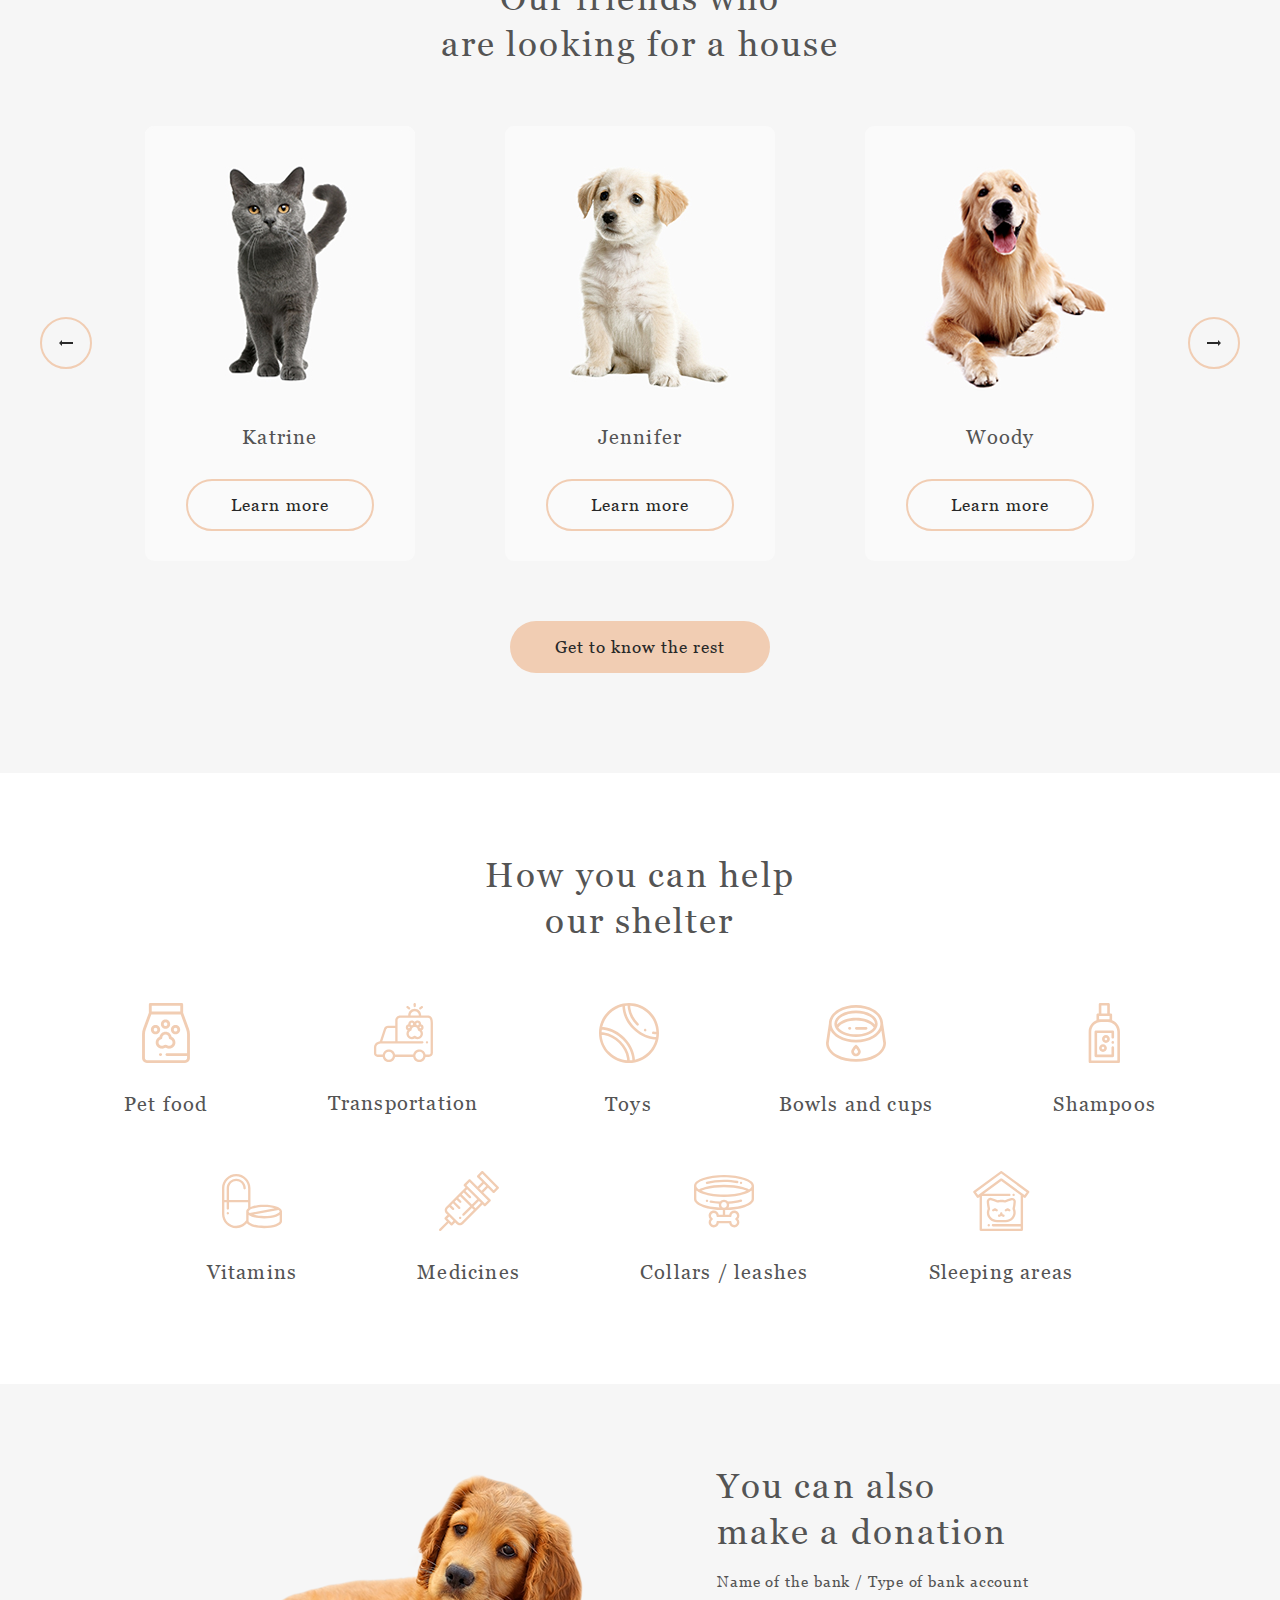
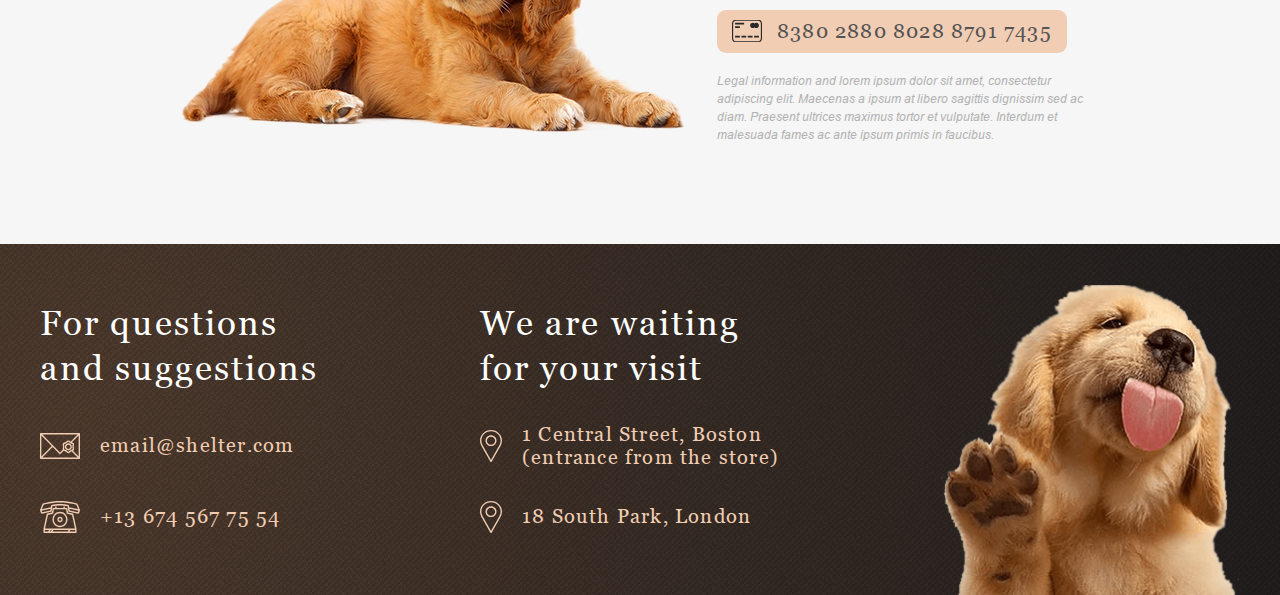
==== commit 64e3a8c5: "feat: add burger, carousel nad pagination functionality" ====
--- a/shelter/pages/index.html
+++ b/shelter/pages/index.html
@@ -11,14 +11,14 @@
 <body class="mainpage">
     <div class="top-bg">
         <div class="container">
-            <header>
-                <div class="logo">
+            <header id="header">
+                <div id="logo" class="logo">
                     <a href="#">
                     <h1 class="logo__title">Cozy House</h1>
                     <p class="logo__subtitle">Shelter for pets in Boston</p>
                     </a>
                 </div>
-                <nav class="topmenu">
+                <nav id="mobileMenu" class="topmenu">
                     <ul>
                         <li class="topmenu__item topmenu__item_active"><a href="">About the shelter</a></li>
                         <li class="topmenu__item"><a href="pets.html">Our pets</a></li>
@@ -26,6 +26,7 @@
                         <li class="topmenu__item"><a href="#footer">Contacts</a></li>
                     </ul>
                 </nav>
+                <div id="mobileMenuShadow"></div>
                 <a id="burger"></a>
             </header>
             <div class="welcome">
@@ -61,41 +62,73 @@
                 <h3>Our friends who<br>are looking for a house</h3>
                 <div class="pets__list__wrap">
                     <div class="pets__list pets__list_carousel">
-                        <div class="pets__list__item">
-                            <div class="pets__list__item__img">
-                                <img src="../assets/images/pets-katrine.jpg" alt="">
-                            </div>
-                            <div class="pets__list__item__text">
-                                <p>Katrine</p>
-                                <a class="btn-empty">Learn more</a>
+                        <div class="pets__list__slide">
+                            <div class="pets__list__item" data-index="0">
+                                <div class="pets__list__item__img">
+                                    <img src="../assets/images/pets-katrine.jpg" alt="">
+                                </div>
+                                <div class="pets__list__item__text">
+                                    <p>Katrine</p>
+                                    <a class="btn-empty">Learn more</a>
+                                </div>
+                            </div>
+                            <div class="pets__list__item" data-index="1">
+                                <div class="pets__list__item__img">
+                                    <img src="../assets/images/pets-jennifer.jpg" alt="">
+                                </div>
+                                <div class="pets__list__item__text">
+                                    <p>Jennifer</p>
+                                    <a class="btn-empty">Learn more</a>
+                                </div>
+                            </div>
+                            <div class="pets__list__item" data-index="2">
+                                <div class="pets__list__item__img">
+                                    <img src="../assets/images/pets-woody.jpg" alt="">
+                                </div>
+                                <div class="pets__list__item__text">
+                                    <p>Woody</p>
+                                    <a class="btn-empty">Learn more</a>
+                                </div>
                             </div>
                         </div>
-                        <div class="pets__list__item">
-                            <div class="pets__list__item__img">
-                                <img src="../assets/images/pets-jennifer.jpg" alt="">
-                            </div>
-                            <div class="pets__list__item__text">
-                                <p>Jennifer</p>
-                                <a class="btn-empty">Learn more</a>
-                            </div>
+                    </div>
+                    <div class="pets__list__nav">
+                        <a class="pets__list__btn pets__list__btn_left"></a>
+                        <a class="pets__list__btn pets__list__btn_right"></a>
+                    </div>
+                </div>
+                <a class="btn" href="pets.html">Get to know the rest</a>
+            </div>
+
+
+            <div class="popup__wrapper ">
+                <div class="popup__container">
+                    <div class="popup__main">
+                        <div class="popup__close"></div>
+                        <div class="popup__img">
+                            <img src="../assets/images/pets-jennifer.jpg" alt="pets">
                         </div>
-                        <div class="pets__list__item">
-                            <div class="pets__list__item__img">
-                                <img src="../assets/images/pets-woody.jpg" alt="">
-                            </div>
-                            <div class="pets__list__item__text">
-                                <p>Woody</p>
-                                <a class="btn-empty">Learn more</a>
+                        <div class="popup__text description">
+                            <h3 class="popup__text__title">Jennifer</h3>
+                            <div class="popup__text__type_breed">
+                                <span class="popup__text__type">Dog</span> -
+                                <span class="popup__text__breed">Labrador</span>
+                            </div>
+                            <div class="popup__text__desc">Jennifer is a sweet 2 months old Labrador that is patiently waiting to find a new forever home. This girl really enjoys being able to go outside to run and play, but won't hesitate to play up a storm in the house if she has all of her favorite toys.</div>
+                            <div class="popup__text__list">
+                                <ul>
+                                    <li><strong>Age:</strong> <span class="popup__text__age">2 months</span></li>
+                                    <li><strong>Inoculations: </strong> <span class="popup__text__inoculations">none</span></li>
+                                    <li><strong>Diseases:</strong> <span class="popup__text__diseases">none</span></li>
+                                    <li><strong>Parasites:</strong> <span class="popup__text__parasites">none</span></li>
+                                </ul>
                             </div>
                         </div>
                     </div>
-                    <div class="pets__list__nav">
-                        <a class="pets__list__arrow pets__list__arrow_left"></a>
-                        <a class="pets__list__arrow "></a>
-                    </div>
-                </div>
-                <a class="btn" href="pets.html">Get to know the rest</a>
-            </div>
+                </div>
+                <div class="popup__overlay"></div>
+            </div>
+
         </div>
         <div class="container">
             <div id="help" class="canhelp">
@@ -179,5 +212,6 @@
     </div>
    </footer> 
 
+   <script  src="../assets/js/index.js"></script>
 </body>
 </html>--- a/shelter/assets/css/style.css
+++ b/shelter/assets/css/style.css
@@ -1,3 +1,4 @@
+@charset "UTF-8";
 @font-face {
   font-family: 'Arial';
   src: url("../fonts/Arial-ItalicMT.eot");
@@ -78,6 +79,7 @@
   font-family: "Arial", sans-serif;
   font-size: 15px;
   line-height: 1.6;
+  min-width: 320px;
 }
 
 .container {
@@ -85,6 +87,21 @@
   margin: 0 auto;
 }
 
+@media (max-width: 1279px) {
+  .container {
+    padding: 0 30px;
+    -webkit-box-sizing: border-box;
+            box-sizing: border-box;
+    max-width: none;
+  }
+}
+
+@media (max-width: 767px) {
+  .container {
+    padding: 0 10px;
+  }
+}
+
 a {
   color: #F1CDB3;
   text-decoration: none;
@@ -98,6 +115,12 @@
 h2 {
   font-size: 44px;
   line-height: 130%;
+}
+
+@media (max-width: 767px) {
+  h2 {
+    font-size: 25px;
+  }
 }
 
 h3 {
@@ -105,6 +128,12 @@
   line-height: 130%;
   letter-spacing: 0.06em;
   color: #545454;
+}
+
+@media (max-width: 767px) {
+  h3 {
+    font-size: 25px;
+  }
 }
 
 h5 {
@@ -175,10 +204,34 @@
   background: #FDDCC4;
 }
 
+@media (max-width: 767px) {
+  .btn-pay {
+    font-size: 15px;
+    line-height: 23px;
+    white-space: nowrap;
+    display: block;
+    width: 280px;
+    margin-left: auto;
+    margin-right: auto;
+    -webkit-box-sizing: border-box;
+            box-sizing: border-box;
+  }
+  .btn-pay span {
+    line-height: 23px;
+    display: block;
+  }
+}
+
 .top-bg {
   background: url(../images/noise_transparent@2x.png), radial-gradient(100% 215.42% at 0% 0%, #5B483A 0%, #262425 100%) #211F20;
   color: #FFFFFF;
   margin-bottom: 80px;
+}
+
+@media (max-width: 767px) {
+  .top-bg {
+    margin-bottom: 42px;
+  }
 }
 
 .header-place {
@@ -206,8 +259,10 @@
   background: #FFFFFF;
 }
 
-.mainpage header {
-  padding: 60px 0;
+@media (min-width: 1280px) {
+  .mainpage header {
+    padding: 60px 0;
+  }
 }
 
 .logo__title {
@@ -235,6 +290,19 @@
   color: #FFFFFF;
 }
 
+@media (max-width: 767px) {
+  .logo {
+    position: relative;
+    z-index: 99;
+    -webkit-transition-duration: .3s;
+            transition-duration: .3s;
+    left: 0;
+  }
+  #header.menuShown .logo {
+    left: calc(100vw - 320px);
+  }
+}
+
 .topmenu ul {
   display: -webkit-box;
   display: -ms-flexbox;
@@ -244,26 +312,26 @@
   margin-bottom: 2px;
 }
 
-.topmenu__item {
+.topmenu .topmenu__item {
   list-style: none;
   margin-left: 36px;
 }
 
-.topmenu__item a {
+.topmenu .topmenu__item a {
   color: #545454;
   position: relative;
   display: block;
 }
 
-.topmenu__item a:hover {
+.topmenu .topmenu__item a:hover {
   color: #292929;
 }
 
-.topmenu__item.topmenu__item_active a {
+.topmenu .topmenu__item.topmenu__item_active a {
   color: #545454;
 }
 
-.topmenu__item.topmenu__item_active a:before {
+.topmenu .topmenu__item.topmenu__item_active a:before {
   content: '';
   position: absolute;
   bottom: -2px;
@@ -273,16 +341,109 @@
   background: #F1CDB3;
 }
 
-body.mainpage .topmenu__item a {
+@media (max-width: 767px) {
+  .topmenu {
+    -webkit-box-align: center;
+        -ms-flex-align: center;
+            align-items: center;
+    position: fixed;
+    z-index: 100;
+    right: -320px;
+    top: 0;
+    width: 320px;
+    background: #FFFFFF;
+    height: 100vh;
+    -webkit-transition-duration: .3s;
+            transition-duration: .3s;
+    align-items: center;
+    display: -webkit-box;
+    display: -ms-flexbox;
+    display: flex;
+    z-index: 90;
+  }
+  .topmenu ul {
+    display: block;
+  }
+  .topmenu ul .topmenu__item {
+    font-size: 32px;
+    line-height: 160%;
+    margin: 40px 0;
+    text-align: center;
+  }
+  .topmenu ul .topmenu__item a {
+    display: inline-block;
+  }
+}
+
+@media (max-width: 767px) {
+  body.mainpage .topmenu {
+    background: #292929;
+  }
+}
+
+#header.menuShown .topmenu {
+  right: 0;
+}
+
+#mobileMenuShadow {
+  background: rgba(41, 41, 41, 0.6);
+  position: fixed;
+  width: 100%;
+  height: 100%;
+  left: 0;
+  top: 0;
+  display: none;
+  z-index: 89;
+}
+
+#header.menuShown #mobileMenuShadow {
+  display: block;
+}
+
+body.noscroll {
+  overflow: hidden;
+}
+
+body.mainpage .topmenu .topmenu__item a {
   color: #CDCDCD;
 }
 
-body.mainpage .topmenu__item a:hover {
+body.mainpage .topmenu .topmenu__item a:hover {
   color: #FAFAFA;
 }
 
-body.mainpage .topmenu__item_active a {
+body.mainpage .topmenu .topmenu__item_active a {
   color: #FAFAFA;
+}
+
+#burger {
+  display: none;
+}
+
+@media (max-width: 767px) {
+  #burger {
+    display: block;
+    width: 30px;
+    height: 22px;
+    margin-right: 43px;
+    position: relative;
+    z-index: 99;
+    background-image: url("data:image/svg+xml,%3Csvg width='30' height='22' viewBox='0 0 30 22' fill='none' xmlns='http://www.w3.org/2000/svg'%3E%3Cline y1='21' x2='30' y2='21' stroke='black' stroke-width='2'/%3E%3Cline y1='11' x2='30' y2='11' stroke='black' stroke-width='2'/%3E%3Cline y1='1' x2='30' y2='1' stroke='black' stroke-width='2'/%3E%3C/svg%3E%0A");
+    -webkit-transition-duration: .3s;
+            transition-duration: .3s;
+  }
+}
+
+#header.menuShown #burger {
+  transform: rotate(90deg);
+  -webkit-transform: rotate(90deg);
+  -moz-transform: rotate(90deg);
+  -ms-transform: rotate(90deg);
+  -o-transform: rotate(90deg);
+}
+
+body.mainpage #burger {
+  background-image: url("data:image/svg+xml,%3Csvg width='30' height='22' viewBox='0 0 30 22' fill='none' xmlns='http://www.w3.org/2000/svg'%3E%3Cline y1='21' x2='30' y2='21' stroke='%23F1CDB3' stroke-width='2'/%3E%3Cline y1='11' x2='30' y2='11' stroke='%23F1CDB3' stroke-width='2'/%3E%3Cline y1='1' x2='30' y2='1' stroke='%23F1CDB3' stroke-width='2'/%3E%3C/svg%3E%0A") !important;
 }
 
 .welcome {
@@ -311,6 +472,50 @@
 
 .welcome .welcome__img img {
   display: block;
+}
+
+@media (max-width: 1279px) {
+  .welcome {
+    display: block;
+  }
+  .welcome .welcome__text {
+    padding-top: 30px;
+    margin: 0 auto 100px auto;
+  }
+  .welcome .welcome__text .btn {
+    display: block;
+    margin: 0 auto;
+    width: 207px;
+    -webkit-box-sizing: border-box;
+            box-sizing: border-box;
+    white-space: nowrap;
+  }
+  .welcome .welcome__img {
+    display: -webkit-box;
+    display: -ms-flexbox;
+    display: flex;
+    -webkit-box-pack: end;
+        -ms-flex-pack: end;
+            justify-content: flex-end;
+  }
+  .welcome .welcome__img img {
+    width: 569px;
+    height: auto;
+  }
+}
+
+@media (max-width: 767px) {
+  .welcome {
+    text-align: center;
+  }
+  .welcome .welcome__text h2 {
+    max-width: none;
+    letter-spacing: 0.06em;
+  }
+  .welcome .welcome__img img {
+    width: 260px;
+    margin-top: 5px;
+  }
 }
 
 .about {
@@ -329,6 +534,7 @@
 
 .about .about__img img {
   display: block;
+  max-width: 100%;
 }
 
 .about .about__text {
@@ -342,6 +548,47 @@
 
 .about .about__text p:not(:last-child) {
   margin-bottom: 25px;
+}
+
+@media (max-width: 1279px) {
+  .about {
+    -webkit-box-orient: vertical;
+    -webkit-box-direction: normal;
+        -ms-flex-direction: column;
+            flex-direction: column;
+  }
+  .about .about__img {
+    -webkit-box-ordinal-group: 3;
+        -ms-flex-order: 2;
+            order: 2;
+  }
+  .about .about__text {
+    -webkit-box-ordinal-group: 2;
+        -ms-flex-order: 1;
+            order: 1;
+    margin-bottom: 80px;
+  }
+}
+
+@media (max-width: 767px) {
+  .about {
+    text-align: justify;
+    margin-bottom: 42px;
+  }
+  .about h3 {
+    text-align: center;
+  }
+  .about .about__text {
+    padding: 0 15px;
+    margin-bottom: 42px;
+  }
+  .about .about__img {
+    margin-left: 20px;
+    margin-right: 20px;
+  }
+  .about .about__text p:not(:last-child) {
+    margin-bottom: 22px;
+  }
 }
 
 .pets {
@@ -351,7 +598,7 @@
 }
 
 .pets h3 {
-  margin-bottom: 60px;
+  margin-bottom: 59px;
 }
 
 .pets .pets__list__wrap {
@@ -367,6 +614,29 @@
       flex-wrap: wrap;
 }
 
+.pets .pets__list.pets__list_carousel {
+  overflow: hidden;
+  height: 435px;
+  max-width: 1080px;
+  margin-left: auto;
+  margin-right: auto;
+  position: relative;
+  margin-bottom: 60px;
+  display: block;
+}
+
+@media (max-width: 1279px) {
+  .pets .pets__list.pets__list_carousel {
+    max-width: 620px;
+  }
+}
+
+@media (max-width: 767px) {
+  .pets .pets__list.pets__list_carousel {
+    max-width: 310px;
+  }
+}
+
 .pets .pets__list .pets__list__item {
   width: 270px;
   margin: 0 20px 30px;
@@ -377,6 +647,8 @@
 .pets .pets__list .pets__list__item:hover {
   cursor: pointer;
   background: #FFFFFF;
+  -webkit-box-shadow: 0px 2px 35px 14px rgba(13, 13, 13, 0.04);
+          box-shadow: 0px 2px 35px 14px rgba(13, 13, 13, 0.04);
 }
 
 .pets .pets__list .pets__list__item:hover .btn-empty {
@@ -384,15 +656,43 @@
   background: #FDDCC4;
 }
 
-.pets .pets__list.pets__list_carousel {
-  -webkit-box-pack: center;
-      -ms-flex-pack: center;
-          justify-content: center;
+.pets .pets__list .pets__list__slide {
   margin-bottom: 60px;
-}
-
-.pets .pets__list.pets__list_carousel .pets__list__item {
+  display: -webkit-box;
+  display: -ms-flexbox;
+  display: flex;
+  -ms-flex-wrap: nowrap;
+      flex-wrap: nowrap;
+}
+
+.pets .pets__list .pets__list__slide .pets__list__item {
   margin: 0 45px;
+}
+
+@media (max-width: 1279px) {
+  .pets .pets__list .pets__list__slide .pets__list__item:nth-child(3n) {
+    display: none;
+  }
+  .pets .pets__list .pets__list__slide .pets__list__item {
+    margin-left: 20px;
+    margin-right: 20px;
+  }
+}
+
+@media (max-width: 767px) {
+  .pets .pets__list .pets__list__slide {
+    margin-bottom: 20px;
+  }
+  .pets .pets__list .pets__list__slide .pets__list__item:nth-child(2n), .pets .pets__list .pets__list__slide .pets__list__item:nth-child(5n) {
+    display: none;
+  }
+  .pets .pets__list .pets__list__slide .pets__list__item:nth-child(3n+1) {
+    display: block;
+  }
+}
+
+.pets .pets__list .pets__list__item__img {
+  min-height: 270px;
 }
 
 .pets .pets__list .pets__list__item__img img {
@@ -413,7 +713,37 @@
   letter-spacing: 0.06em;
 }
 
-.pets .pets__list__arrow {
+@media (max-width: 1279px) {
+  .pets .pets__list {
+    -webkit-box-pack: center;
+        -ms-flex-pack: center;
+            justify-content: center;
+    max-width: 900px;
+    margin-left: auto;
+    margin-right: auto;
+    margin-bottom: 10px;
+  }
+  .pets .pets__list .pets__list__item {
+    margin-left: 2.6vw;
+    margin-right: 2.6vw;
+  }
+  .pets .pets__list .pets__list__item:nth-child(7), .pets .pets__list .pets__list__item:nth-child(8) {
+    display: none;
+  }
+}
+
+@media (max-width: 767px) {
+  .pets .pets__list {
+    max-width: 400px;
+    margin-left: auto;
+    margin-right: auto;
+  }
+  .pets .pets__list .pets__list__item:nth-child(n+4) {
+    display: none;
+  }
+}
+
+.pets .pets__list__btn {
   cursor: pointer;
   position: absolute;
   top: calc(50% - 54px/2);
@@ -427,7 +757,7 @@
   background: url("data:image/svg+xml,%3Csvg width='14' height='6' viewBox='0 0 14 6' fill='none' xmlns='http://www.w3.org/2000/svg'%3E%3Cpath d='M0 4V2L11 2V0L14 3L11 6V4L0 4Z' fill='%23292929'/%3E%3C/svg%3E%0A") 50% 50% no-repeat;
 }
 
-.pets .pets__list__arrow.pets__list__arrow_left {
+.pets .pets__list__btn.pets__list__btn_left {
   transform: rotate(180deg);
   -webkit-transform: rotate(180deg);
   -moz-transform: rotate(180deg);
@@ -436,12 +766,18 @@
   left: 0;
 }
 
-.pets .pets__list__arrow:hover {
+.pets .pets__list__btn:hover {
   border-color: #FDDCC4;
   background-color: #FDDCC4;
 }
 
-.pets .pets__pagination {
+@media (max-width: 767px) {
+  .pets .pets__list__btn {
+    position: static;
+  }
+}
+
+.pets .pets__pages {
   display: -webkit-box;
   display: -ms-flexbox;
   display: flex;
@@ -450,7 +786,7 @@
           justify-content: center;
 }
 
-.pets .pets__pagination a {
+.pets .pets__pages a {
   margin: 0 10px;
   border: 2px solid #F1CDB3;
   -webkit-box-sizing: border-box;
@@ -464,20 +800,70 @@
   color: #292929;
 }
 
-.pets .pets__pagination a:not(.pets__pagination_disabled):hover {
+.pets .pets__pages a:not(.pets__pages_disabled):hover {
   background: #F1CDB3;
   cursor: pointer;
 }
 
-.pets .pets__pagination .pets__pagination_active {
+.pets .pets__pages .pets__pages_active {
   background: #F1CDB3;
   cursor: default !important;
 }
 
-.pets .pets__pagination a.pets__pagination_disabled {
+.pets .pets__pages a.pets__pages_disabled {
   border-color: #CDCDCD;
   color: #CDCDCD;
   cursor: default !important;
+}
+
+@media (max-width: 767px) {
+  .pets .pets__pages {
+    margin-left: -5px;
+    margin-right: -5px;
+  }
+  .pets .pets__pages a {
+    margin: 0 5px;
+  }
+}
+
+@media (max-width: 767px) {
+  .pets {
+    padding-top: 42px;
+    padding-bottom: 42px;
+  }
+  .pets h3 {
+    margin-bottom: 40px;
+  }
+  .pets .pets__list__nav {
+    display: -webkit-box;
+    display: -ms-flexbox;
+    display: flex;
+    -webkit-box-pack: justify;
+        -ms-flex-pack: justify;
+            justify-content: space-between;
+    max-width: 184px;
+    margin-left: auto;
+    margin-right: auto;
+    margin-bottom: 42px;
+  }
+}
+
+@media (max-width: 1279px) {
+  body:not(.mainpage) .pets {
+    padding-bottom: 76px;
+  }
+  body:not(.mainpage) .pets h3 {
+    margin-bottom: 30px;
+  }
+}
+
+@media (max-width: 767px) {
+  body:not(.mainpage) .pets {
+    padding-bottom: 42px;
+  }
+  body:not(.mainpage) .pets h3 {
+    margin-bottom: 42px;
+  }
 }
 
 .canhelp {
@@ -516,6 +902,41 @@
   margin: 0 auto 30px;
 }
 
+@media (max-width: 1279px) {
+  .canhelp .canhelp__list__item {
+    width: 32.6%;
+    margin: 0 0 55px 0;
+  }
+}
+
+@media (max-width: 767px) {
+  .canhelp {
+    padding-top: 42px;
+    padding-bottom: 12px;
+  }
+  .canhelp h3 {
+    margin-bottom: 42px;
+  }
+  .canhelp .canhelp__list {
+    -webkit-box-pack: start;
+        -ms-flex-pack: start;
+            justify-content: flex-start;
+    margin-left: -10px;
+    margin-right: -10px;
+  }
+  .canhelp .canhelp__list__item {
+    width: 50%;
+    margin: 0 0 30px 0;
+    font-size: 15px;
+    line-height: 110%;
+  }
+  .canhelp .canhelp__list__item img {
+    display: block;
+    width: 50px;
+    margin: 0 auto 20px;
+  }
+}
+
 .donation {
   padding: 80px 0 100px 0;
   background: #F6F6F6;
@@ -551,6 +972,60 @@
   font-style: italic;
 }
 
+@media (max-width: 1279px) {
+  .donation .donation__inner {
+    -webkit-box-orient: vertical;
+    -webkit-box-direction: normal;
+        -ms-flex-direction: column;
+            flex-direction: column;
+  }
+  .donation .donation__inner__img {
+    -webkit-box-ordinal-group: 3;
+        -ms-flex-order: 2;
+            order: 2;
+  }
+  .donation .donation__inner__text {
+    -webkit-box-ordinal-group: 2;
+        -ms-flex-order: 1;
+            order: 1;
+    max-width: 380px;
+    margin-bottom: 60px;
+    margin-left: 0;
+  }
+}
+
+@media (max-width: 767px) {
+  .donation {
+    padding-top: 42px;
+    padding-bottom: 42px;
+    padding-left: 10px;
+    padding-right: 10px;
+  }
+  .donation h3, .donation h5 {
+    text-align: center;
+  }
+  .donation h5 {
+    letter-spacing: 0;
+    line-height: 24px;
+  }
+  .donation .donation__inner__img {
+    margin-left: 10px;
+    margin-right: 10px;
+  }
+  .donation .donation__inner__img img {
+    max-width: 100%;
+  }
+  .donation .donation__inner__text {
+    margin-bottom: 42px;
+  }
+  .donation .donation__inner__text p {
+    text-align: justify;
+  }
+  .donation .donation__inner__text > *:not(:last-child) {
+    margin-bottom: 20px;
+  }
+}
+
 footer {
   background: url(../images/noise_transparent@2x.png), radial-gradient(110.67% 538.64% at 5.73% 50%, #513D2F 0%, #1A1A1C 100%), #211F20;
   padding-top: 41px;
@@ -593,6 +1068,7 @@
 
 footer .footer-col_img img {
   display: block;
+  max-width: 100%;
 }
 
 footer .footer-col__item_mail {
@@ -623,4 +1099,328 @@
   padding-left: 42px;
   background: url(../icons/icon-marker.svg) 0 50% no-repeat;
 }
+
+@media (max-width: 1279px) {
+  footer {
+    padding-top: 30px;
+  }
+  footer .footer-col:not(.footer-col_img) {
+    padding-top: 0;
+  }
+  footer .container {
+    display: -webkit-box;
+    display: -ms-flexbox;
+    display: flex;
+    -ms-flex-wrap: wrap;
+        flex-wrap: wrap;
+    padding: 0 calc(30px + 4.42vw);
+    max-width: 900px;
+  }
+  footer .footer-col_img {
+    margin-top: 65px;
+    display: -webkit-box;
+    display: -ms-flexbox;
+    display: flex;
+    -webkit-box-pack: center;
+        -ms-flex-pack: center;
+            justify-content: center;
+    width: 100%;
+  }
+}
+
+@media (max-width: 767px) {
+  footer .container {
+    padding: 0 10px;
+    -webkit-box-pack: center;
+        -ms-flex-pack: center;
+            justify-content: center;
+    max-width: 400px;
+    margin-left: auto;
+    margin-right: auto;
+  }
+  footer h3 {
+    text-align: center;
+    margin-bottom: 32px;
+  }
+  footer .footer-col {
+    margin-bottom: 35px;
+  }
+  footer .footer-col_img {
+    margin: 0 20px;
+  }
+  footer .footer-col:first-child {
+    text-align: center;
+  }
+  footer .footer-col:first-child p {
+    display: inline-block;
+    text-align: center;
+  }
+  footer .footer-col:nth-child(2) h3 {
+    margin-bottom: 40px;
+  }
+  footer .footer-col:nth-child(2) p:not(:last-child) {
+    margin-bottom: 32px;
+  }
+}
+
+.popup__wrapper {
+  display: none;
+  cursor: pointer;
+}
+
+.popup__wrapper.active {
+  display: block;
+}
+
+.popup__wrapper:hover .popup__close {
+  background-color: #F1CDB3;
+}
+
+.popup__wrapper:hover .popup__close:hover {
+  background-color: #F1CDB3;
+}
+
+.popup__wrapper:hover .popup__main:hover .popup__close {
+  background-color: transparent;
+}
+
+.popup__wrapper:hover .popup__main:hover .popup__close:hover {
+  background-color: #F1CDB3;
+}
+
+.popup__container {
+  z-index: 201;
+  position: fixed;
+  top: 50%;
+  left: 50%;
+  cursor: default;
+  -webkit-transform: translate(-50%, -50%);
+  transform: translate(-50%, -50%);
+  -webkit-animation: scale 0.4s linear 1;
+  animation: scale 0.4s linear 1;
+}
+
+.popup__container .popup__main {
+  display: -webkit-box;
+  display: -ms-flexbox;
+  display: flex;
+  -webkit-box-pack: justify;
+      -ms-flex-pack: justify;
+          justify-content: space-between;
+  background: #FAFAFA;
+  border-radius: 9px;
+  overflow: hidden;
+  text-align: left;
+}
+
+.popup__container .popup__close {
+  position: absolute;
+  display: -webkit-box;
+  display: -ms-flexbox;
+  display: flex;
+  -webkit-box-align: center;
+      -ms-flex-align: center;
+          align-items: center;
+  -webkit-box-pack: center;
+      -ms-flex-pack: center;
+          justify-content: center;
+  top: -52px;
+  right: -42px;
+  width: 52px;
+  height: 52px;
+  border: 2px solid #F1CDB3;
+  border-radius: 100%;
+  -webkit-box-sizing: border-box;
+          box-sizing: border-box;
+  cursor: pointer;
+  background: url("data:image/svg+xml,%3Csvg width='12' height='12' viewBox='0 0 12 12' fill='none' xmlns='http://www.w3.org/2000/svg'%3E%3Cpath fill-rule='evenodd' clip-rule='evenodd' d='M7.42618 6.00003L11.7046 1.72158C12.0985 1.32775 12.0985 0.689213 11.7046 0.295433C11.3108 -0.0984027 10.6723 -0.0984027 10.2785 0.295433L5.99998 4.57394L1.72148 0.295377C1.32765 -0.098459 0.68917 -0.098459 0.295334 0.295377C-0.0984448 0.689213 -0.0984448 1.32775 0.295334 1.72153L4.57383 5.99997L0.295334 10.2785C-0.0984448 10.6723 -0.0984448 11.3108 0.295334 11.7046C0.68917 12.0985 1.32765 12.0985 1.72148 11.7046L5.99998 7.42612L10.2785 11.7046C10.6723 12.0985 11.3108 12.0985 11.7046 11.7046C12.0985 11.3108 12.0985 10.6723 11.7046 10.2785L7.42618 6.00003Z' fill='%23292929'/%3E%3C/svg%3E%0A") 50% 50% no-repeat;
+}
+
+.popup__container .popup__close:hover {
+  background-color: #F1CDB3;
+}
+
+.popup__container .popup__img {
+  width: 500px;
+}
+
+.popup__container .popup__img img {
+  width: 100%;
+  height: 100%;
+  -o-object-fit: cover;
+     object-fit: cover;
+}
+
+.popup__container .popup__text {
+  width: 400px;
+  padding: 50px 20px 80px 29px;
+  letter-spacing: 0.06em;
+  -webkit-box-sizing: border-box;
+          box-sizing: border-box;
+  font-family: "Georgia", sans-serif;
+}
+
+.popup__container .popup__text__title {
+  font-size: 35px;
+  line-height: 130%;
+  margin-bottom: 10px;
+  color: #000;
+}
+
+.popup__container .popup__text__type_breed {
+  font-size: 20px;
+  line-height: 115%;
+  margin-bottom: 40px;
+}
+
+.popup__container .popup__text__desc {
+  font-size: 15px;
+  line-height: 110%;
+  margin-bottom: 40px;
+}
+
+.popup__container .popup__text__list ul {
+  padding: 0;
+  margin: 0;
+}
+
+.popup__container .popup__text__list ul li {
+  margin-bottom: 10px;
+  list-style: none;
+  padding-left: 14px;
+  line-height: 110%;
+}
+
+.popup__container .popup__text__list ul li:before {
+  color: #F1CDB3;
+  content: "•";
+  padding-right: 8px;
+  margin-left: -16px;
+}
+
+.popup__overlay {
+  position: fixed;
+  width: 100%;
+  height: 100%;
+  top: 0;
+  left: 0;
+  z-index: 200;
+  background: rgba(41, 41, 41, 0.6);
+}
+
+@-webkit-keyframes scale {
+  0% {
+    -webkit-transform: translate(-50%, -50%) scale(0.2);
+            transform: translate(-50%, -50%) scale(0.2);
+    opacity: 0.2;
+  }
+  50% {
+    -webkit-transform: translate(-50%, -50%) scale(0.9);
+            transform: translate(-50%, -50%) scale(0.9);
+    opacity: 0.8;
+  }
+  100% {
+    -webkit-transform: translate(-50%, -50%) scale(1);
+            transform: translate(-50%, -50%) scale(1);
+    opacity: 1;
+  }
+}
+
+@keyframes scale {
+  0% {
+    -webkit-transform: translate(-50%, -50%) scale(0.2);
+            transform: translate(-50%, -50%) scale(0.2);
+    opacity: 0.2;
+  }
+  50% {
+    -webkit-transform: translate(-50%, -50%) scale(0.9);
+            transform: translate(-50%, -50%) scale(0.9);
+    opacity: 0.8;
+  }
+  100% {
+    -webkit-transform: translate(-50%, -50%) scale(1);
+            transform: translate(-50%, -50%) scale(1);
+    opacity: 1;
+  }
+}
+
+.mooving__right {
+  position: absolute;
+  top: 0;
+  left: 0;
+  -webkit-animation: moveLeft 0.6s linear;
+          animation: moveLeft 0.6s linear;
+}
+
+@media (max-width: 1279px) {
+  .mooving__right {
+    -webkit-animation: moveLeft 0.4s linear;
+            animation: moveLeft 0.4s linear;
+  }
+}
+
+@media (max-width: 767px) {
+  .mooving__right {
+    -webkit-animation: moveLeft 0.2s linear;
+            animation: moveLeft 0.2s linear;
+  }
+}
+
+@-webkit-keyframes moveLeft {
+  0% {
+    left: 0%;
+  }
+  100% {
+    left: -100%;
+  }
+}
+
+@keyframes moveLeft {
+  0% {
+    left: 0%;
+  }
+  100% {
+    left: -100%;
+  }
+}
+
+.mooving__left {
+  position: absolute;
+  top: 0;
+  right: 0;
+  -webkit-animation: moveRight 0.6s linear;
+          animation: moveRight 0.6s linear;
+}
+
+@media (max-width: 1279px) {
+  .mooving__left {
+    -webkit-animation: moveRight 0.4s linear;
+            animation: moveRight 0.4s linear;
+  }
+}
+
+@media (max-width: 767px) {
+  .mooving__left {
+    -webkit-animation: moveRight 0.2s linear;
+            animation: moveRight 0.2s linear;
+  }
+}
+
+@-webkit-keyframes moveRight {
+  0% {
+    right: 0%;
+  }
+  100% {
+    right: -100%;
+  }
+}
+
+@keyframes moveRight {
+  0% {
+    right: 0%;
+  }
+  100% {
+    right: -100%;
+  }
+}
 /*# sourceMappingURL=style.css.map */